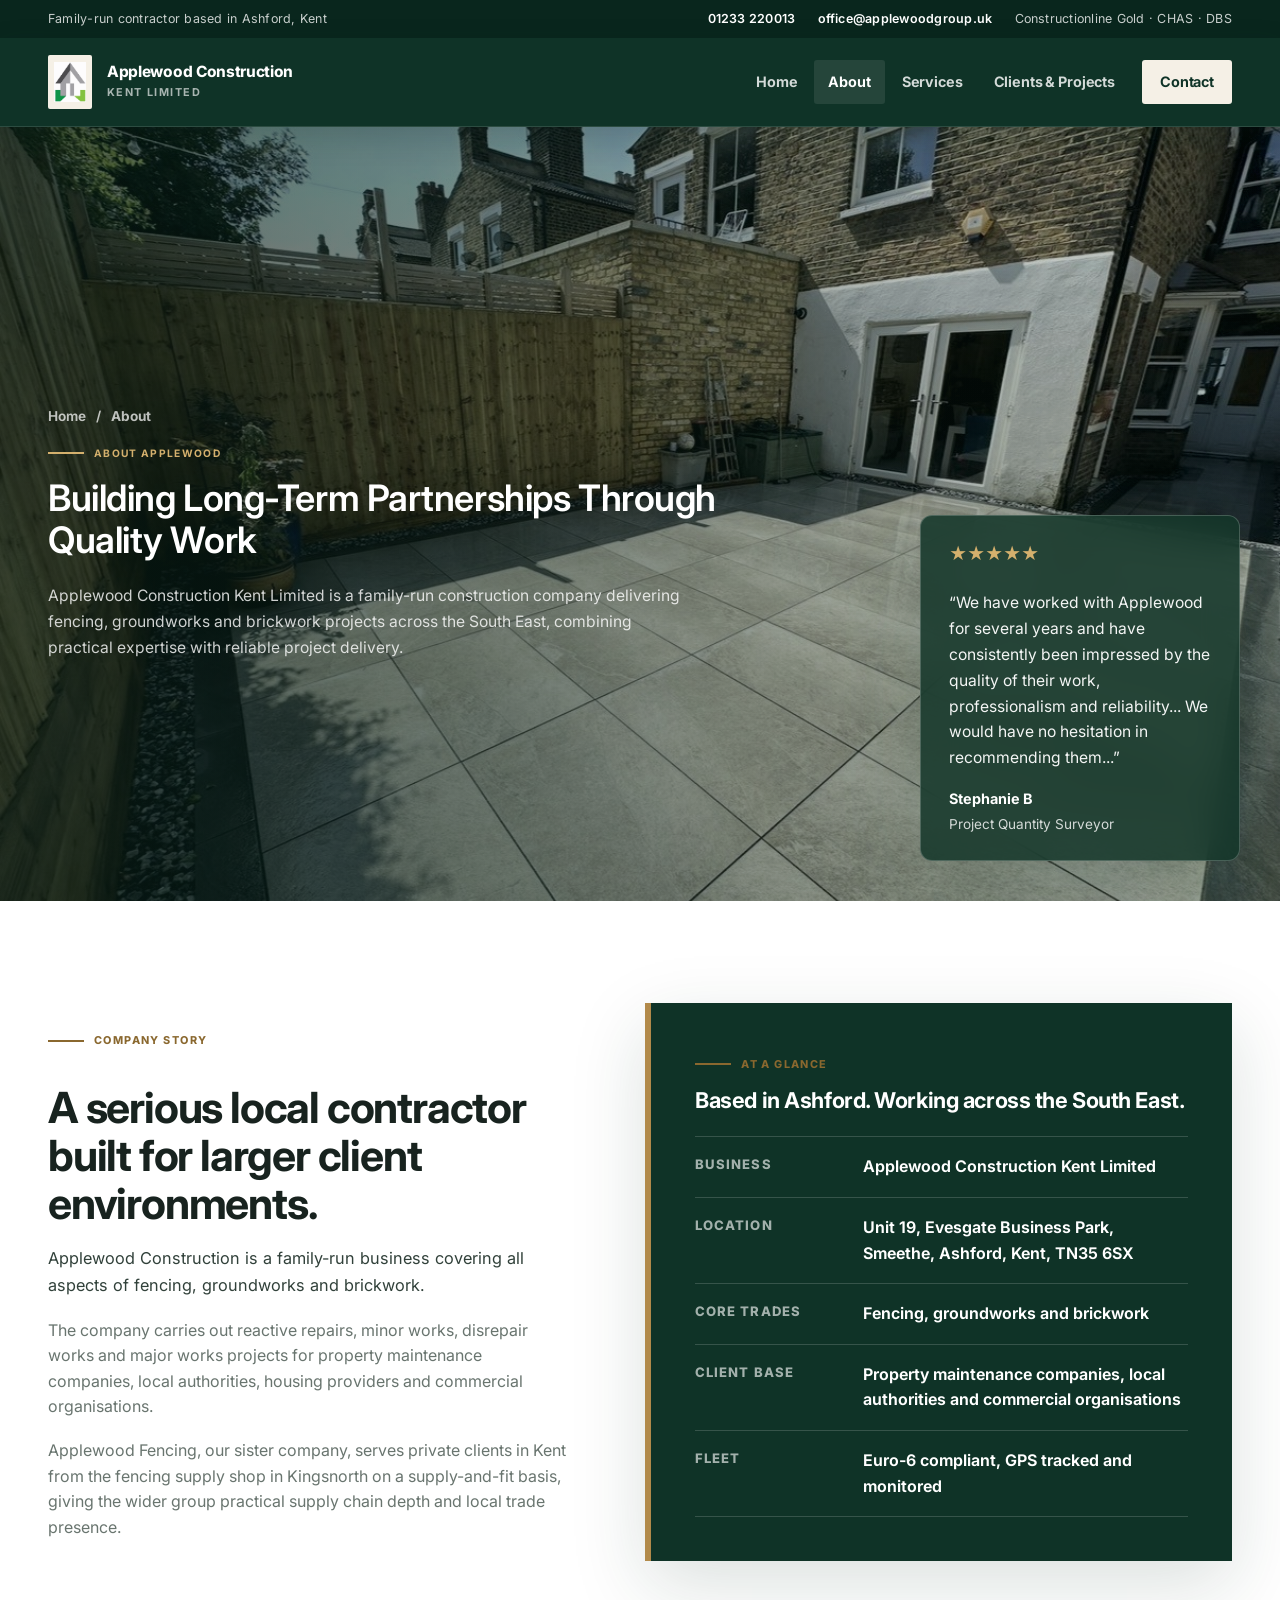
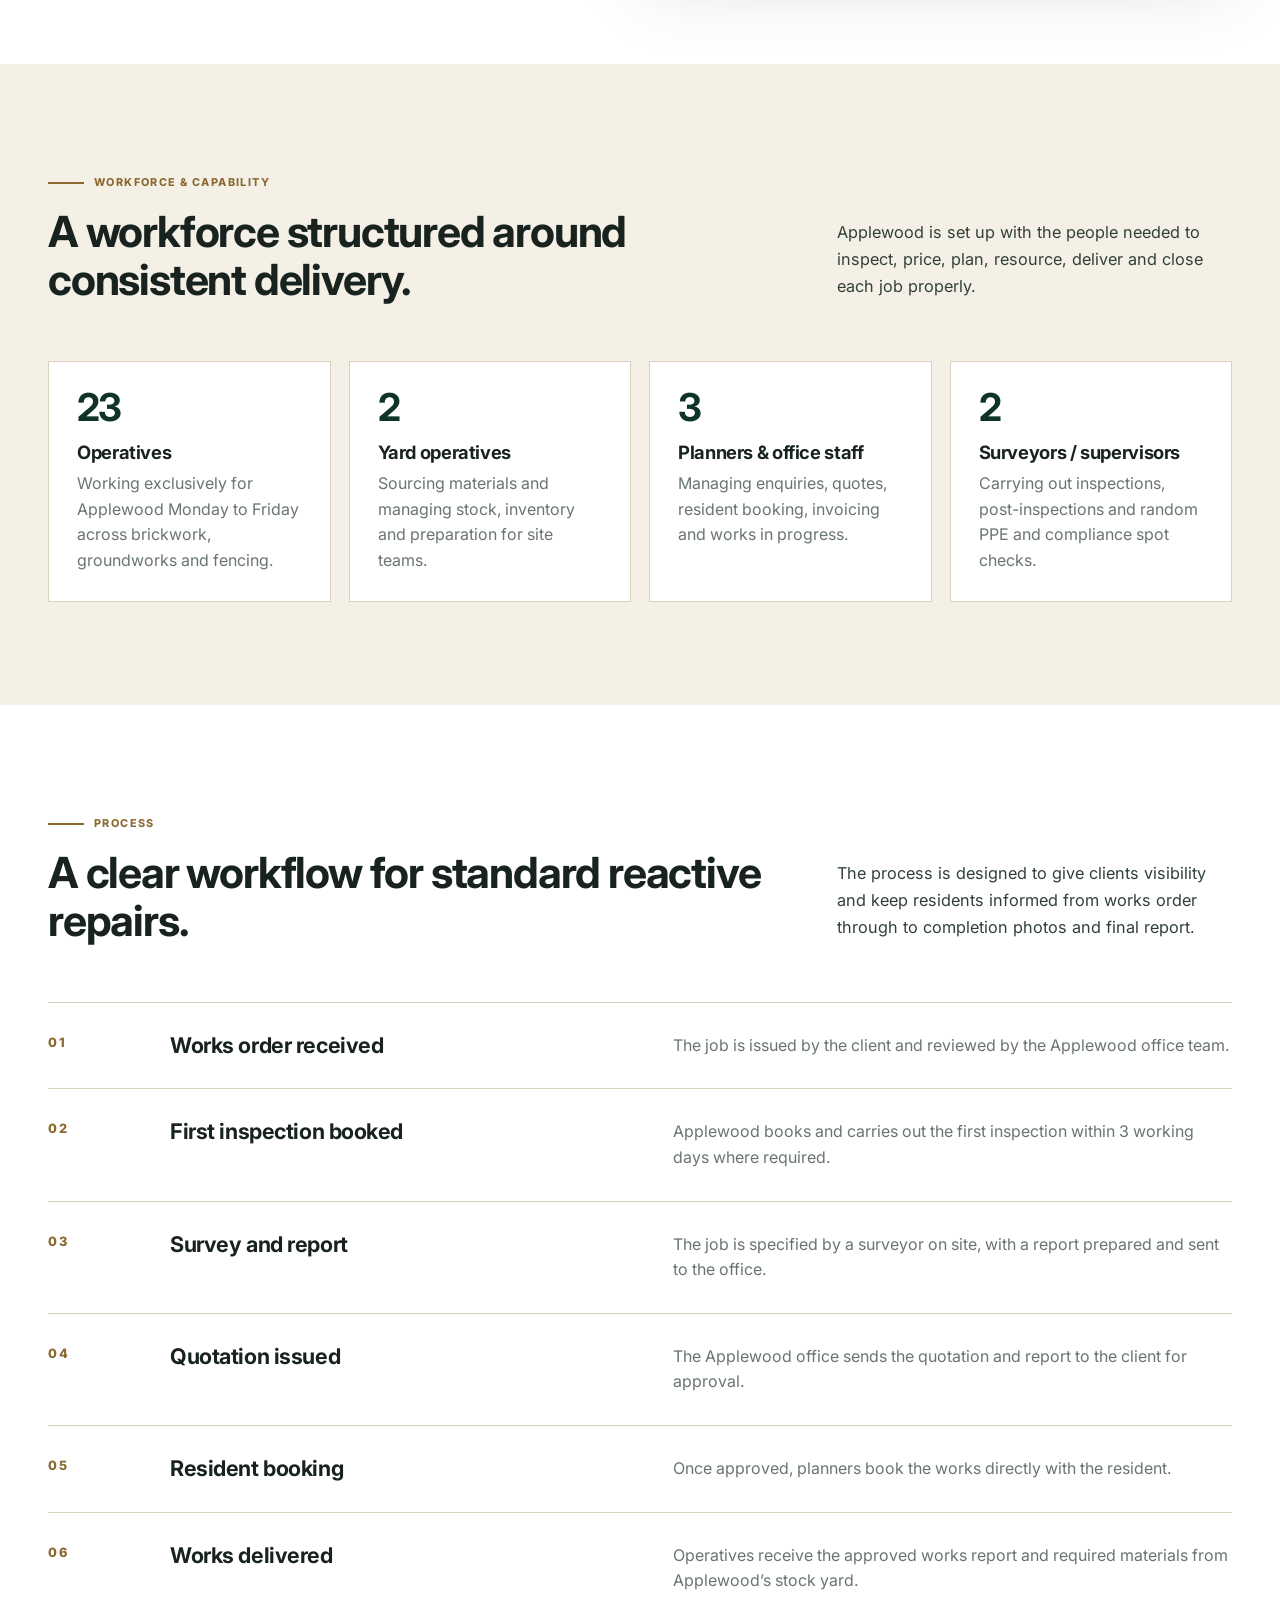
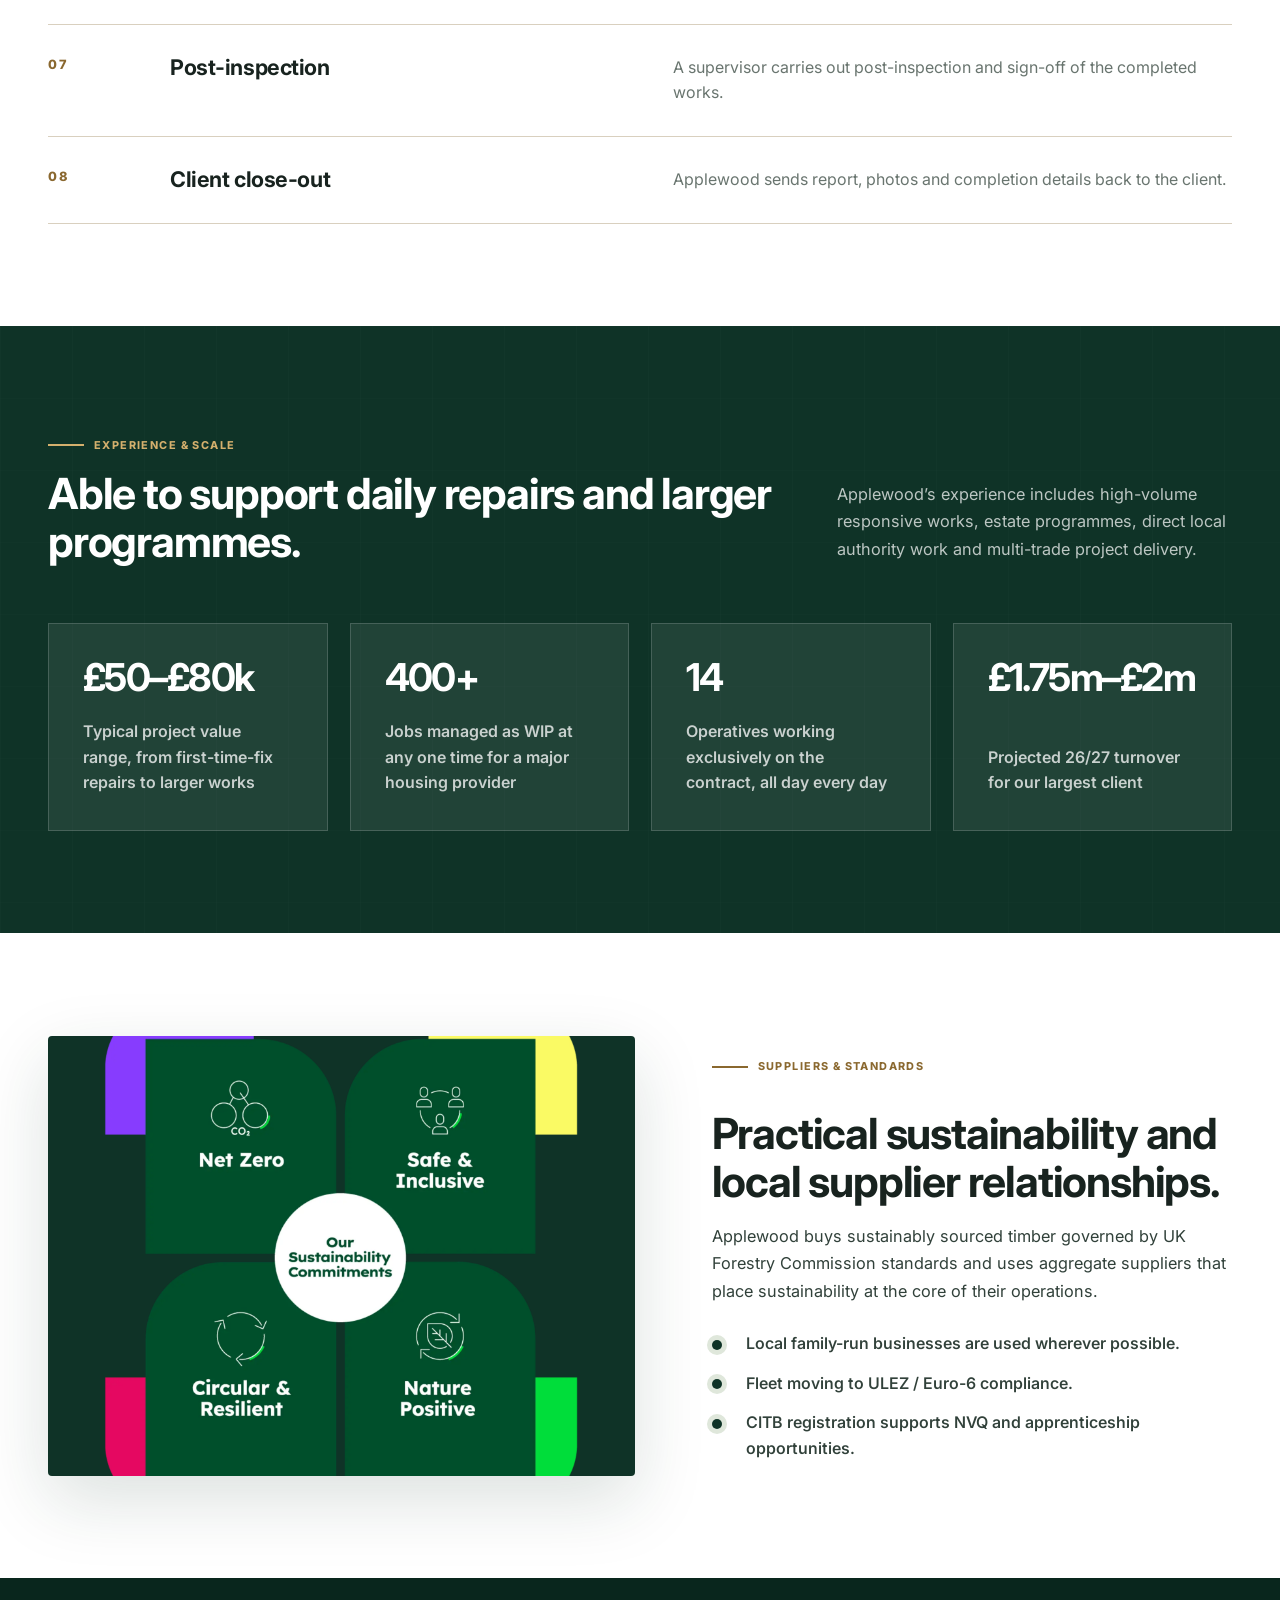
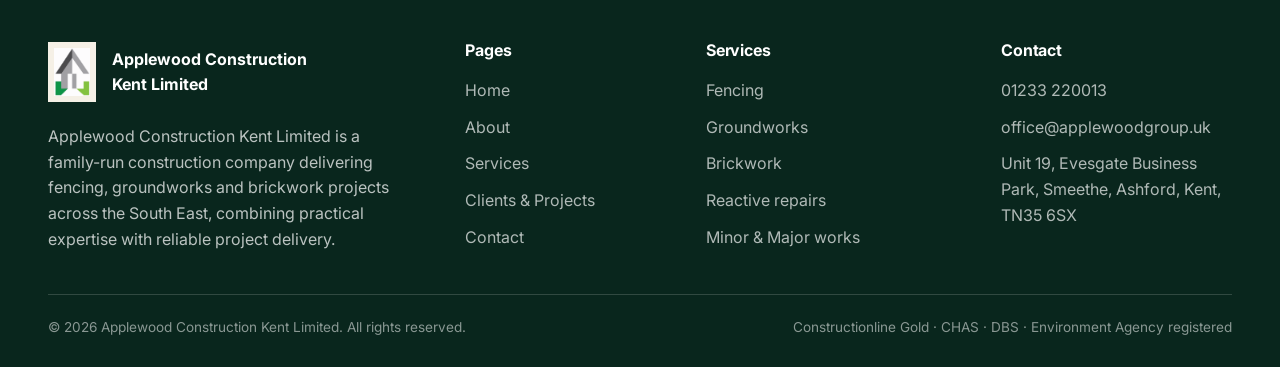
==== about.html @ 616c5f01 "Initial website upload" ====
<!DOCTYPE html>
<html lang="en">
<head>
  <meta charset="UTF-8">
  <meta name="viewport" content="width=device-width, initial-scale=1.0">
  <title>About Applewood Construction Kent Limited</title>
  <meta name="description" content="About Applewood Construction Kent Limited: family-run contractor, workforce, process, capability and scale from Ashford, Kent.">
  <link rel="preconnect" href="https://fonts.googleapis.com">
  <link rel="preconnect" href="https://fonts.gstatic.com" crossorigin>
  <link rel="stylesheet" href="style.css">
</head>
<body data-page="about">
  <a href="#main" class="skip-link">Skip to main content</a>
  <div class="top-strip">
    <div class="container">
      <span>Family-run contractor based in Ashford, Kent</span>
      <div class="top-strip__right">
        <a href="tel:01233220013">01233 220013</a>
        <a href="mailto:office@applewoodgroup.uk">office@applewoodgroup.uk</a>
        <span>Constructionline Gold · CHAS · DBS</span>
      </div>
    </div>
  </div>
  <header class="site-header">
    <div class="container nav-inner">
      <a href="index.html" class="brand" aria-label="Applewood Construction home">
        <img src="images/logo-icon.png" alt="Applewood Construction">
        <span class="brand-copy"><strong>Applewood Construction</strong><small>Kent Limited</small></span>
      </a>
      <nav aria-label="Primary navigation">
        <ul class="nav-links">
          <li><a href="index.html" data-page="home">Home</a></li>
          <li><a href="about.html" data-page="about">About</a></li>
          <li><a href="services.html" data-page="services">Services</a></li>
          <li><a href="clients.html" data-page="clients">Clients &amp; Projects</a></li>
          <li><a href="contact.html" data-page="contact" class="nav-cta">Contact</a></li>
        </ul>
      </nav>
      <button class="nav-toggle" type="button" aria-label="Open menu" aria-controls="mobileOverlay" aria-expanded="false">
        <span></span><span></span><span></span>
      </button>
    </div>
  </header>
  <div class="mobile-overlay" id="mobileOverlay" aria-hidden="true">
    <ul class="mobile-menu">
      <li><a href="index.html">Home</a></li>
      <li><a href="about.html">About</a></li>
      <li><a href="services.html">Services</a></li>
      <li><a href="clients.html">Clients &amp; Projects</a></li>
      <li><a href="contact.html">Contact</a></li>
    </ul>
    <div class="mobile-contact">
      <div>
        <span class="eyebrow">Contract enquiries</span>
        <p>Speak to Applewood about fencing, groundworks, brickwork, reactive repairs or planned works across the South East.</p>
      </div>
      <a href="contact.html" class="btn btn-light">Start an enquiry</a>
    </div>
  </div>

  <main id="main">
    <section class="inner-hero">
      <div class="inner-hero-media"><img src="images/gw-10.jpeg" alt="Applewood Construction landscaping and groundworks"></div>
      <div class="container reveal">
        <div class="breadcrumbs"><a href="index.html">Home</a><span>/</span><strong>About</strong></div>
        <span class="eyebrow">About Applewood</span>
        <h1>Building Long-Term Partnerships Through Quality Work</h1>
        <p>Applewood Construction Kent Limited is a family-run construction company delivering fencing, groundworks and brickwork projects across the South East, combining practical expertise with reliable project delivery.</p>
      </div>
      <!-- Premium floating testimonial card - visible on desktop only -->
      <div class="floating-testimonial">
        <div class="testimonial-float">
          <div class="stars">★★★★★</div>
          <p>“We have worked with Applewood for several years and have consistently been impressed by the quality of their work, professionalism and reliability... We would have no hesitation in recommending them...”</p>
          <cite>Stephanie B <span>Project Quantity Surveyor</span></cite>
        </div>
      </div>
    </section>

    <section class="section section-white">
      <div class="container">
        <div class="split">
          <div class="text-stack reveal">
            <span class="eyebrow">Company story</span>
            <h2>A serious local contractor built for larger client environments.</h2>
            <p class="lead">Applewood Construction is a family-run business covering all aspects of fencing, groundworks and brickwork.</p>
            <p>The company carries out reactive repairs, minor works, disrepair works and major works projects for property maintenance companies, local authorities, housing providers and commercial organisations.</p>
            <p>Applewood Fencing, our sister company, serves private clients in Kent from the fencing supply shop in Kingsnorth on a supply-and-fit basis, giving the wider group practical supply chain depth and local trade presence.</p>
          </div>
          <div class="info-panel reveal delay-2">
            <span class="eyebrow">At a glance</span>
            <h3>Based in Ashford. Working across the South East.</h3>
            <dl class="fact-list">
              <div><dt>Business</dt><dd>Applewood Construction Kent Limited</dd></div>
              <div><dt>Location</dt><dd>Unit 19, Evesgate Business Park, Smeethe, Ashford, Kent, TN35 6SX</dd></div>
              <div><dt>Core trades</dt><dd>Fencing, groundworks and brickwork</dd></div>
              <div><dt>Client base</dt><dd> Property maintenance companies, local authorities and commercial organisations</dd></div>
              <div><dt>Fleet</dt><dd>Euro-6 compliant, GPS tracked and monitored</dd></div>
            </dl>
          </div>
        </div>
      </div>
    </section>

    <section class="section section-cream">
      <div class="container">
        <div class="section-head">
          <div>
            <span class="eyebrow reveal">Workforce &amp; capability</span>
            <h2 class="reveal delay-1">A workforce structured around consistent delivery.</h2>
          </div>
          <p class="lead reveal delay-2">Applewood is set up with the people needed to inspect, price, plan, resource, deliver and close each job properly.</p>
        </div>
        <div class="workforce-grid reveal delay-2">
          <article class="workforce-card"><strong>23</strong><h3>Operatives</h3><p>Working exclusively for Applewood Monday to Friday across brickwork, groundworks and fencing.</p></article>
          <article class="workforce-card"><strong>2</strong><h3>Yard operatives</h3><p>Sourcing materials and managing stock, inventory and preparation for site teams.</p></article>
          <article class="workforce-card"><strong>3</strong><h3>Planners &amp; office staff</h3><p>Managing enquiries, quotes, resident booking, invoicing and works in progress.</p></article>
          <article class="workforce-card"><strong>2</strong><h3>Surveyors / supervisors</h3><p>Carrying out inspections, post-inspections and random PPE and compliance spot checks.</p></article>
        </div>
      </div>
    </section>

    <section class="section section-white">
      <div class="container">
        <div class="section-head">
          <div>
            <span class="eyebrow reveal">Process</span>
            <h2 class="reveal delay-1">A clear workflow for standard reactive repairs.</h2>
          </div>
          <p class="lead reveal delay-2">The process is designed to give clients visibility and keep residents informed from works order through to completion photos and final report.</p>
        </div>
        <div class="process-list reveal delay-2">
          <article class="process-step"><span class="num">01</span><h3>Works order received</h3><p>The job is issued by the client and reviewed by the Applewood office team.</p></article>
          <article class="process-step"><span class="num">02</span><h3>First inspection booked</h3><p>Applewood books and carries out the first inspection within 3 working days where required.</p></article>
          <article class="process-step"><span class="num">03</span><h3>Survey and report</h3><p>The job is specified by a surveyor on site, with a report prepared and sent to the office.</p></article>
          <article class="process-step"><span class="num">04</span><h3>Quotation issued</h3><p>The Applewood office sends the quotation and report to the client for approval.</p></article>
          <article class="process-step"><span class="num">05</span><h3>Resident booking</h3><p>Once approved, planners book the works directly with the resident.</p></article>
          <article class="process-step"><span class="num">06</span><h3>Works delivered</h3><p>Operatives receive the approved works report and required materials from Applewood’s stock yard.</p></article>
          <article class="process-step"><span class="num">07</span><h3>Post-inspection</h3><p>A supervisor carries out post-inspection and sign-off of the completed works.</p></article>
          <article class="process-step"><span class="num">08</span><h3>Client close-out</h3><p>Applewood sends report, photos and completion details back to the client.</p></article>
        </div>
      </div>
    </section>

    <section class="section section-forest">
      <div class="container">
        <div class="section-head">
          <div>
            <span class="eyebrow reveal">Experience &amp; scale</span>
            <h2 class="reveal delay-1">Able to support daily repairs and larger programmes.</h2>
          </div>
          <p class="lead reveal delay-2">Applewood’s experience includes high-volume responsive works, estate programmes, direct local authority work and multi-trade project delivery.</p>
        </div>
        <div class="grid grid-4 reveal delay-2">
          <div class="stat-card"><strong>£50–£80k</strong><span>Typical project value range, from first-time-fix repairs to larger works</span></div>
          <div class="stat-card"><strong>400+</strong><span>Jobs managed as WIP at any one time for a major housing provider</span></div>
          <div class="stat-card"><strong>14</strong><span>Operatives working exclusively on the contract, all day every day</span></div>
          <div class="stat-card"><strong>£1.75m–£2m</strong><span>Projected 26/27 turnover for our largest client</span></div>
        </div>
      </div>
    </section>

    <section class="section section-white">
      <div class="container">
        <div class="split reverse">
          <div class="image-card reveal"><img src="images/sustainability.jpeg" alt="Sustainability framework"><div class="image-caption"><strong>Responsible procurement</strong><span>Local suppliers, sustainably sourced timber and responsible material choices.</span></div></div>
          <div class="text-stack reveal delay-2">
            <span class="eyebrow">Suppliers &amp; standards</span>
            <h2>Practical sustainability and local supplier relationships.</h2>
            <p class="lead">Applewood buys sustainably sourced timber governed by UK Forestry Commission standards and uses aggregate suppliers that place sustainability at the core of their operations.</p>
            <ul class="feature-list">
              <li>Local family-run businesses are used wherever possible.</li>
              <li>Fleet moving to ULEZ / Euro-6 compliance.</li>
              <li>CITB registration supports NVQ and apprenticeship opportunities.</li>
            </ul>
          </div>
        </div>
      </div>
    </section>
  </main>
  <footer class="footer">
    <div class="container">
      <div class="footer-grid">
        <div>
          <div class="footer-brand">
            <img src="images/logo-icon.png" alt="Applewood Construction">
            <div><strong>Applewood Construction<br>Kent Limited</strong></div>
          </div>
          <p>Applewood Construction Kent Limited is a family-run construction company delivering fencing, groundworks and brickwork projects across the South East, combining practical expertise with reliable project delivery.</p>
        </div>
        <div>
          <h3>Pages</h3>
          <ul>
            <li><a href="index.html">Home</a></li>
            <li><a href="about.html">About</a></li>
            <li><a href="services.html">Services</a></li>
            <li><a href="clients.html">Clients &amp; Projects</a></li>
            <li><a href="contact.html">Contact</a></li>
          </ul>
        </div>
        <div>
          <h3>Services</h3>
          <ul>
            <li>Fencing</li>
            <li>Groundworks</li>
            <li>Brickwork</li>
            <li>Reactive repairs</li>
            <li>Minor &amp; Major works</li>
          </ul>
        </div>
        <div>
          <h3>Contact</h3>
          <ul>
    <li><a href="tel:01233220013">01233 220013</a></li>
    <li><a href="mailto:office@applewoodgroup.uk">office@applewoodgroup.uk</a></li>
    <li>Unit 19, Evesgate Business Park, Smeethe, Ashford, Kent, TN35 6SX</li>
</ul>
        </div>
      </div>
      <div class="footer-bottom">
        <span>&copy; 2026 Applewood Construction Kent Limited. All rights reserved.</span>
        <span>Constructionline Gold · CHAS · DBS · Environment Agency registered</span>
      </div>
    </div>
  </footer>
  <script>
    const navToggle = document.querySelector('.nav-toggle');
    const mobileOverlay = document.getElementById('mobileOverlay');
    if (navToggle && mobileOverlay) {
      navToggle.addEventListener('click', () => {
        const isOpen = document.body.classList.toggle('nav-open');
        navToggle.setAttribute('aria-expanded', String(isOpen));
        navToggle.setAttribute('aria-label', isOpen ? 'Close menu' : 'Open menu');
        mobileOverlay.setAttribute('aria-hidden', String(!isOpen));
      });
      mobileOverlay.querySelectorAll('a').forEach(link => {
        link.addEventListener('click', () => {
          document.body.classList.remove('nav-open');
          navToggle.setAttribute('aria-expanded', 'false');
          mobileOverlay.setAttribute('aria-hidden', 'true');
        });
      });
    }
    const current = document.body.dataset.page;
    document.querySelectorAll('[data-page]').forEach(link => {
      if (link.dataset.page === current) link.classList.add('active');
    });
  </script>
</body>
</html>
---- style.css ----
@import url('https://fonts.googleapis.com/css2?family=Inter:wght@400;450;500;600;700;750;800&display=swap');

/* Applewood Construction Kent Limited
   Contractor-led redesign: forest green, off-white, practical and corporate. */

*, *::before, *::after {
  box-sizing: border-box;
  margin: 0;
  padding: 0;
}

:root {
  --forest: #123629;
  --forest-2: #0c2a20;
  --forest-3: #1c4a39;
  --sage: #6f806c;
  --sage-soft: #dfe7db;
  --cream: #f6f2e9;
  --cream-2: #eee7da;
  --cream-3: #e7ddcc;
  --white: #ffffff;
  --ink: #1b2520;
  --ink-2: #34423b;
  --muted: #69756f;
  --line: #d9d0bf;
  --line-dark: rgba(255,255,255,.16);
  --brass: #b28a4a;
  --brass-2: #8a682f;
  --shadow-sm: 0 10px 30px rgba(18,54,41,.10);
  --shadow: 0 24px 70px rgba(18,54,41,.15);
  --shadow-lg: 0 40px 110px rgba(18,54,41,.24);
  --radius-sm: 4px;
  --radius: 8px;
  --radius-lg: 14px;
  --max: 1220px;
  --gutter: clamp(20px, 4vw, 48px);
  --nav-h: 88px;
  --ease: cubic-bezier(.22,1,.36,1);
}

html { scroll-behavior: smooth; }

body {
  font-family: 'Inter', system-ui, -apple-system, BlinkMacSystemFont, 'Segoe UI', sans-serif;
  background: var(--cream);
  color: var(--ink);
  line-height: 1.6;
  -webkit-font-smoothing: antialiased;
  text-rendering: optimizeLegibility;
  overflow-x: hidden;
}

body.nav-open { overflow: hidden; }

img, svg, picture { display: block; max-width: 100%; }
img { height: auto; }
a { color: inherit; text-decoration: none; }
button, input, textarea, select { font: inherit; }
button { cursor: pointer; }
::selection { background: var(--forest); color: var(--white); }

.container {
  width: min(100% - (var(--gutter) * 2), var(--max));
  margin-inline: auto;
}

.skip-link {
  position: absolute;
  top: -100px;
  left: var(--gutter);
  z-index: 9999;
  background: var(--forest);
  color: var(--white);
  padding: 12px 16px;
}
.skip-link:focus { top: 12px; }

/* Header */
.top-strip {
  background: var(--forest-2);
  color: rgba(255,255,255,.78);
  font-size: .78rem;
  letter-spacing: .02em;
}
.top-strip .container {
  min-height: 38px;
  display: flex;
  justify-content: space-between;
  align-items: center;
  gap: 20px;
}
.top-strip a { color: var(--white); font-weight: 600; }
.top-strip__right { display: flex; gap: 22px; align-items: center; }

.site-header {
  position: sticky;
  top: 0;
  z-index: 1000;
  background: var(--forest);
  color: var(--white);
  border-bottom: 1px solid rgba(255,255,255,.12);
  box-shadow: 0 10px 28px rgba(12,42,32,.18);
}

.nav-inner {
  min-height: var(--nav-h);
  display: flex;
  align-items: center;
  justify-content: space-between;
  gap: 30px;
}

.brand {
  display: flex;
  align-items: center;
  gap: 15px;
  min-width: 260px;
}
.brand img {
  width: 44px;
  height: 54px;
  object-fit: contain;
  background: var(--cream);
  padding: 6px;
  border-radius: 2px;
}
.brand-copy { display: block; }
.brand strong {
  display: block;
  font-size: .97rem;
  line-height: 1.1;
  font-weight: 750;
  letter-spacing: -.02em;
}
.brand small {
  display: block;
  margin-top: 4px;
  font-size: .68rem;
  letter-spacing: .13em;
  text-transform: uppercase;
  color: rgba(255,255,255,.64);
  font-weight: 700;
}

.nav-links {
  list-style: none;
  display: flex;
  align-items: center;
  gap: 3px;
}
.nav-links a {
  display: inline-flex;
  align-items: center;
  min-height: 44px;
  padding: 0 14px;
  border-radius: 3px;
  color: rgba(255,255,255,.82);
  font-size: .9rem;
  font-weight: 650;
  letter-spacing: -.01em;
  transition: background .25s var(--ease), color .25s var(--ease);
}
.nav-links a:hover,
.nav-links a.active {
  background: rgba(255,255,255,.09);
  color: var(--white);
}
.nav-links .nav-cta {
  background: var(--cream);
  color: var(--forest);
  margin-left: 10px;
  padding-inline: 18px;
}
.nav-links .nav-cta:hover { background: var(--white); color: var(--forest-2); }

.nav-toggle {
  display: none;
  width: 48px;
  height: 48px;
  border: 1px solid rgba(255,255,255,.20);
  background: rgba(255,255,255,.08);
  border-radius: 3px;
  position: relative;
}
.nav-toggle span {
  position: absolute;
  left: 13px;
  right: 13px;
  height: 2px;
  background: var(--white);
  transition: transform .35s var(--ease), opacity .25s var(--ease), top .35s var(--ease);
}
.nav-toggle span:nth-child(1) { top: 15px; }
.nav-toggle span:nth-child(2) { top: 23px; }
.nav-toggle span:nth-child(3) { top: 31px; }
body.nav-open .nav-toggle span:nth-child(1) { top: 23px; transform: rotate(45deg); }
body.nav-open .nav-toggle span:nth-child(2) { opacity: 0; }
body.nav-open .nav-toggle span:nth-child(3) { top: 23px; transform: rotate(-45deg); }

.mobile-overlay {
  position: fixed;
  inset: 0;
  z-index: 900;
  background: var(--forest-2);
  color: var(--white);
  transform: translateY(-100%);
  transition: transform .55s var(--ease);
  padding: calc(var(--nav-h) + 70px) var(--gutter) 42px;
  overflow-y: auto;
}
body.nav-open .mobile-overlay { transform: translateY(0); }
.mobile-overlay::after {
  content: "";
  position: absolute;
  right: -18vw;
  bottom: -24vw;
  width: 58vw;
  aspect-ratio: 1;
  border-radius: 999px;
  border: 1px solid rgba(255,255,255,.08);
  pointer-events: none;
}
.mobile-menu {
  width: min(100%, 760px);
  margin: 0 auto;
  list-style: none;
}
.mobile-menu a {
  display: flex;
  justify-content: space-between;
  align-items: center;
  border-top: 1px solid rgba(255,255,255,.13);
  padding: 22px 0;
  font-size: clamp(2rem, 10vw, 4.6rem);
  line-height: .98;
  letter-spacing: -.055em;
  font-weight: 760;
}
.mobile-menu li:last-child a { border-bottom: 1px solid rgba(255,255,255,.13); }
.mobile-menu a::after { content: "↗"; font-size: .32em; opacity: .55; }
.mobile-contact {
  width: min(100%, 760px);
  margin: 34px auto 0;
  display: grid;
  grid-template-columns: 1fr auto;
  gap: 20px;
  align-items: end;
  padding: 26px;
  background: rgba(255,255,255,.07);
  border: 1px solid rgba(255,255,255,.13);
}
.mobile-contact p { color: rgba(255,255,255,.70); max-width: 520px; }

/* Typography */
.eyebrow {
  display: inline-flex;
  align-items: center;
  gap: 10px;
  font-size: .72rem;
  text-transform: uppercase;
  letter-spacing: .16em;
  font-weight: 800;
  color: var(--brass-2);
  margin-bottom: 15px;
}
.eyebrow::before {
  content: "";
  width: 36px;
  height: 2px;
  background: currentColor;
}
.hero .eyebrow,
.inner-hero .eyebrow,
.section-forest .eyebrow,
.footer .eyebrow { color: #d4b06d; }

h1, h2, h3, h4 {
  font-family: 'Inter', system-ui, sans-serif;
  font-weight: 760;
  letter-spacing: -.04em;
  line-height: 1.06;
  color: inherit;
}
h1 { font-size: clamp(2.85rem, 6.8vw, 6.2rem); max-width: 1050px; }
h2 { font-size: clamp(2rem, 4.2vw, 4.2rem); max-width: 950px; }
h3 { font-size: clamp(1.28rem, 2.1vw, 2rem); letter-spacing: -.03em; }
h4 { font-size: 1rem; letter-spacing: -.015em; font-weight: 750; }
p { color: var(--muted); }
.lead {
  color: var(--ink-2);
  font-size: clamp(1.08rem, 1.35vw, 1.28rem);
  line-height: 1.72;
  max-width: 760px;
}
.section-forest p,
.section-forest .lead,
.footer p { color: rgba(255,255,255,.72); }

/* Buttons */
.btn {
  display: inline-flex;
  align-items: center;
  justify-content: center;
  gap: 10px;
  min-height: 48px;
  padding: 0 20px;
  border-radius: 3px;
  border: 1px solid transparent;
  font-size: .92rem;
  font-weight: 750;
  letter-spacing: -.01em;
  transition: transform .25s var(--ease), background .25s var(--ease), color .25s var(--ease), border-color .25s var(--ease);
}
.btn:hover { transform: translateY(-2px); }
.btn-primary { background: var(--forest); color: var(--white); }
.btn-primary:hover { background: var(--forest-2); }
.btn-light { background: var(--cream); color: var(--forest); }
.btn-light:hover { background: var(--white); }
.btn-outline { border-color: rgba(255,255,255,.36); color: var(--white); }
.btn-outline:hover { background: rgba(255,255,255,.1); border-color: rgba(255,255,255,.65); }
.btn-outline-dark { border-color: rgba(18,54,41,.24); color: var(--forest); }
.btn-outline-dark:hover { background: var(--forest); border-color: var(--forest); color: var(--white); }
.btn-row { display: flex; flex-wrap: wrap; gap: 12px; margin-top: 28px; }

/* Layout basics */
.section { position: relative; padding: clamp(70px, 8vw, 118px) 0; }
.section-tight { padding: clamp(50px, 6vw, 80px) 0; }
.section-white { background: var(--white); }
.section-cream { background: var(--cream); }
.section-stone { background: var(--cream-2); }
.section-forest { background: var(--forest); color: var(--white); overflow: hidden; }
.section-forest::before {
  content: "";
  position: absolute;
  inset: 0;
  background:
    linear-gradient(90deg, rgba(255,255,255,.05) 1px, transparent 1px),
    linear-gradient(180deg, rgba(255,255,255,.04) 1px, transparent 1px);
  background-size: 72px 72px;
  opacity: .28;
  pointer-events: none;
}
.section-head {
  display: grid;
  grid-template-columns: minmax(0, 1.1fr) minmax(280px, .6fr);
  gap: clamp(28px, 5vw, 80px);
  align-items: end;
  margin-bottom: clamp(32px, 5vw, 58px);
}
.section-head .lead { margin-bottom: 2px; }
.split {
  display: grid;
  grid-template-columns: minmax(0, .94fr) minmax(0, 1.06fr);
  gap: clamp(34px, 6vw, 86px);
  align-items: center;
}
.split.reverse { grid-template-columns: minmax(0, 1.06fr) minmax(0, .94fr); }
.text-stack > * + * { margin-top: 18px; }
.grid { display: grid; gap: 22px; }
.grid-2 { grid-template-columns: repeat(2, minmax(0, 1fr)); }
.grid-3 { grid-template-columns: repeat(3, minmax(0, 1fr)); }
.grid-4 { grid-template-columns: repeat(4, minmax(0, 1fr)); }

@media (max-width: 900px) {
  .grid-4 {
    grid-template-columns: repeat(2, 1fr) !important;
    gap: 16px !important;
  }
}

/* Heroes */
.hero {
  position: relative;
  min-height: clamp(640px, calc(100vh - 126px), 860px);
  color: var(--white);
  display: flex;
  align-items: stretch;
  overflow: hidden;
  background: var(--forest-2);
}
.hero-media,
.inner-hero-media {
  position: absolute;
  inset: 0;
  z-index: 0;
}
.hero-media img,
.inner-hero-media img {
  width: 100%;
  height: 100%;
  object-fit: cover;
  filter: saturate(.9) contrast(1.02);
}
.hero-media::after,
.inner-hero-media::after {
  content: "";
  position: absolute;
  inset: 0;
  background:
    linear-gradient(90deg, rgba(8,29,22,.94) 0%, rgba(8,29,22,.78) 38%, rgba(8,29,22,.34) 70%, rgba(8,29,22,.20) 100%),
    linear-gradient(180deg, rgba(8,29,22,.28) 0%, rgba(8,29,22,.68) 100%);
}
.hero .container {
  position: relative;
  z-index: 1;
  display: flex;
  flex-direction: column;
  justify-content: center;
  padding: clamp(70px, 8vw, 124px) 0 clamp(34px, 5vw, 70px);
}
.hero-content { max-width: 960px; }
.hero p {
  max-width: 720px;
  margin-top: 24px;
  font-size: clamp(1.08rem, 1.5vw, 1.32rem);
  line-height: 1.72;
  color: rgba(255,255,255,.80);
}
.hero-credentials {
  position: relative;
  z-index: 1;
  margin-top: auto;
  display: grid;
  grid-template-columns: repeat(4, 1fr);
  border-top: 1px solid rgba(255,255,255,.18);
  border-left: 1px solid rgba(255,255,255,.18);
  background: rgba(12,42,32,.58);
  backdrop-filter: blur(12px);
}
.hero-credentials div {
  padding: 24px;
  border-right: 1px solid rgba(255,255,255,.18);
  min-height: 112px;
}
.hero-credentials strong {
  display: block;
  font-size: clamp(1.55rem, 3vw, 2.6rem);
  line-height: 1;
  letter-spacing: -.045em;
  color: var(--white);
  margin-bottom: 8px;
}
.hero-credentials span { color: rgba(255,255,255,.72); font-size: .9rem; }

.inner-hero {
  position: relative;
  min-height: 470px;
  color: var(--white);
  display: flex;
  align-items: end;
  overflow: hidden;
  background: var(--forest-2);
}
.inner-hero .container {
  position: relative;
  z-index: 1;
  padding: clamp(72px, 9vw, 128px) 0 clamp(58px, 7vw, 86px);
}
.inner-hero h1 { max-width: 930px; }
.inner-hero p {
  margin-top: 22px;
  max-width: 760px;
  color: rgba(255,255,255,.80);
  font-size: clamp(1.04rem, 1.35vw, 1.24rem);
  line-height: 1.72;
}
.breadcrumbs {
  display: flex;
  gap: 10px;
  align-items: center;
  margin-bottom: 18px;
  color: rgba(255,255,255,.72);
  font-size: .85rem;
  font-weight: 650;
}
.breadcrumbs a:hover { color: var(--white); }

/* Cards */
.card {
  background: var(--white);
  border: 1px solid rgba(18,54,41,.10);
  box-shadow: var(--shadow-sm);
  border-radius: var(--radius-sm);
  overflow: hidden;
}
.card-pad { padding: clamp(24px, 3vw, 36px); }
.image-card {
  position: relative;
  overflow: hidden;
  border-radius: var(--radius-sm);
  background: var(--forest);
  box-shadow: var(--shadow);
}
.image-card img {
  width: 100%;
  height: 100%;
  min-height: 420px;
  object-fit: cover;
}
.image-card.small img { min-height: 320px; }
.image-caption {
  position: absolute;
  left: 18px;
  bottom: 18px;
  right: 18px;
  background: rgba(12,42,32,.86);
  color: var(--white);
  padding: 18px;
  border-left: 4px solid var(--brass);
  backdrop-filter: blur(8px);
}
.image-caption strong { display: block; font-size: 1.1rem; margin-bottom: 4px; }
.image-caption span { color: rgba(255,255,255,.72); font-size: .88rem; }

.stat-card {
  background: var(--white);
  border: 1px solid rgba(18,54,41,.12);
  padding: clamp(24px, 3vw, 34px);
  min-height: 176px;
  display: flex;
  flex-direction: column;
  justify-content: space-between;
}
.stat-card strong {
  display: block;
  color: var(--forest);
  font-size: clamp(2.3rem, 4.5vw, 4.3rem);
  letter-spacing: -.07em;
  line-height: .88;
  font-weight: 780;
}
.stat-card span { color: var(--ink-2); font-weight: 650; margin-top: 22px; display: block; }
.section-forest .stat-card { background: rgba(255,255,255,.08); border-color: rgba(255,255,255,.16); }
.section-forest .stat-card strong { color: var(--white); }
.section-forest .stat-card span { color: rgba(255,255,255,.76); }

.service-tile {
  background: var(--white);
  border: 1px solid rgba(18,54,41,.11);
  transition: transform .28s var(--ease), box-shadow .28s var(--ease), border-color .28s var(--ease);
}
.service-tile:hover {
  transform: translateY(-5px);
  box-shadow: var(--shadow);
  border-color: rgba(18,54,41,.22);
}
.service-tile__media { overflow: hidden; aspect-ratio: 4/3; background: var(--cream-2); }
.service-tile__media img { width: 100%; height: 100%; object-fit: cover; transition: transform .65s var(--ease); }
.service-tile:hover img { transform: scale(1.045); }
.service-tile__body { padding: 26px; }
.service-tile__body h3 { margin-bottom: 10px; }
.service-tile__body p { margin-bottom: 20px; }
.text-link {
  display: inline-flex;
  align-items: center;
  gap: 8px;
  color: var(--forest);
  font-weight: 760;
  font-size: .9rem;
}
.text-link::after { content: "→"; transition: transform .25s var(--ease); }
.text-link:hover::after { transform: translateX(4px); }

.feature-list { list-style: none; display: grid; gap: 14px; margin-top: 26px; }
.feature-list li {
  display: grid;
  grid-template-columns: 22px 1fr;
  gap: 12px;
  color: var(--ink-2);
  font-weight: 560;
}
.feature-list li::before {
  content: "";
  width: 10px;
  height: 10px;
  margin-top: .55em;
  border-radius: 999px;
  background: var(--forest);
  box-shadow: 0 0 0 5px var(--sage-soft);
}
.section-forest .feature-list li { color: rgba(255,255,255,.78); }
.section-forest .feature-list li::before { background: var(--brass); box-shadow: 0 0 0 5px rgba(212,176,109,.18); }

.info-panel {
  background: var(--forest);
  color: var(--white);
  padding: clamp(28px, 4vw, 44px);
  border-left: 6px solid var(--brass);
  box-shadow: var(--shadow);
}
.info-panel p { color: rgba(255,255,255,.76); }
.fact-list { display: grid; gap: 0; margin-top: 24px; border-top: 1px solid var(--line-dark); }
.fact-list div {
  display: grid;
  grid-template-columns: 150px 1fr;
  gap: 18px;
  padding: 17px 0;
  border-bottom: 1px solid var(--line-dark);
}
.fact-list dt { color: rgba(255,255,255,.62); font-size: .82rem; text-transform: uppercase; letter-spacing: .08em; font-weight: 780; }
.fact-list dd { color: var(--white); font-weight: 650; }

.pill-row { display: flex; flex-wrap: wrap; gap: 8px; margin-top: 22px; }
.pill {
  display: inline-flex;
  align-items: center;
  min-height: 34px;
  padding: 0 12px;
  border-radius: 999px;
  background: var(--cream-2);
  color: var(--forest);
  border: 1px solid var(--line);
  font-size: .82rem;
  font-weight: 700;
}
.section-forest .pill { background: rgba(255,255,255,.08); color: var(--white); border-color: rgba(255,255,255,.15); }

/* Home */
.client-strip {
  background: var(--white);
  border-bottom: 1px solid var(--line);
  padding: 26px 0;
}
.client-strip .container {
  display: grid;
  grid-template-columns: 220px 1fr;
  gap: 34px;
  align-items: center;
}
.client-strip p { font-weight: 720; color: var(--forest); font-size: .9rem; }
.logo-row {
  display: grid;
  grid-template-columns: repeat(6, 1fr);
  gap: 18px;
  align-items: center;
}

@media (max-width: 900px) {
  .logo-row,
  .logo-showcase,
  .accreditation-band__logos {
    grid-template-columns: repeat(2, 1fr) !important;
    gap: 14px !important;
  }
  
  .logo-box {
    min-height: 90px !important;
    padding: 12px !important;
  }
  
  .logo-box img {
    max-height: 48px !important;
    max-width: 100% !important;
  }
}
.logo-box {
  min-height: 82px;
  display: flex;
  align-items: center;
  justify-content: center;
  background: var(--cream);
  border: 1px solid rgba(18,54,41,.09);
  padding: 16px 20px;
}
.logo-box img { max-height: 52px; max-width: 148px; object-fit: contain; }

.ksp-grid {
  display: grid;
  grid-template-columns: repeat(5, 1fr);
  border-top: 1px solid var(--line);
  border-left: 1px solid var(--line);
}
.ksp-item {
  background: var(--white);
  min-height: 220px;
  padding: 28px;
  border-right: 1px solid var(--line);
  border-bottom: 1px solid var(--line);
}
.ksp-item span {
  display: block;
  color: var(--brass-2);
  font-weight: 800;
  letter-spacing: .08em;
  font-size: .72rem;
  text-transform: uppercase;
  margin-bottom: 20px;
}
.ksp-item h3 { font-size: 1.2rem; margin-bottom: 10px; }
.ksp-item p { font-size: .92rem; }

.accreditation-band {
  background: var(--white);
  border: 1px solid var(--line);
  display: grid;
  grid-template-columns: 280px 1fr;
  align-items: center;
}
.accreditation-band__text { padding: 30px; border-right: 1px solid var(--line); }
.accreditation-band__logos {
  display: grid;
  grid-template-columns: repeat(6, 1fr);
  gap: 0;
}
.accreditation-band__logos div {
  min-height: 126px;
  display: flex;
  align-items: center;
  justify-content: center;
  padding: 18px;
  border-right: 1px solid var(--line);
}
.accreditation-band__logos div:last-child { border-right: 0; }
.accreditation-band__logos img { max-height: 70px; max-width: 130px; object-fit: contain; }

/* About/process */
.workforce-grid {
  display: grid;
  grid-template-columns: repeat(4, 1fr);
  gap: 18px;
}

@media (max-width: 900px) {
  .workforce-grid {
    grid-template-columns: repeat(2, 1fr) !important;
    gap: 16px !important;
  }
  
  .workforce-card {
    min-height: auto !important;
  }
}
.workforce-card {
  background: var(--white);
  border: 1px solid var(--line);
  padding: 28px;
}
.workforce-card strong {
  display: block;
  color: var(--forest);
  font-size: clamp(2.1rem, 4vw, 3.6rem);
  line-height: .9;
  letter-spacing: -.06em;
  margin-bottom: 18px;
}
.workforce-card h3 { font-size: 1.15rem; margin-bottom: 8px; }

.process-list {
  display: grid;
  border-top: 1px solid var(--line);
}
.process-step {
  display: grid;
  grid-template-columns: 94px .85fr 1fr;
  gap: 28px;
  align-items: start;
  padding: 30px 0;
  border-bottom: 1px solid var(--line);
}
.process-step .num {
  color: var(--brass-2);
  font-size: .8rem;
  font-weight: 800;
  letter-spacing: .12em;
}
.process-step h3 { font-size: 1.35rem; }
.process-step p { max-width: 620px; }

/* Services */
.service-block {
  display: grid;
  grid-template-columns: minmax(280px, 42%) 1fr;
  gap: clamp(28px, 5vw, 72px);
  align-items: center;
  padding: clamp(38px, 5vw, 64px) 0;
  border-bottom: 1px solid var(--line);
}
.service-block:last-child { border-bottom: 0; }
.service-block:nth-child(even) { grid-template-columns: 1fr minmax(280px, 42%); }
.service-block:nth-child(even) .service-media { order: 2; }
.service-media {
  aspect-ratio: 4/3;
  overflow: hidden;
  background: var(--cream-2);
  box-shadow: var(--shadow-sm);
}
.service-media img { width: 100%; height: 100%; object-fit: cover; }
.service-copy .lead { margin-top: 15px; }
.scope-grid {
  display: grid;
  grid-template-columns: repeat(3, 1fr);
  gap: 18px;
}
.scope-card {
  background: var(--white);
  border: 1px solid var(--line);
  padding: 28px;
  min-height: 210px;
}
.scope-card h3 { font-size: 1.22rem; margin-bottom: 12px; }

/* Clients */
.logo-showcase {
  display: grid;
  grid-template-columns: repeat(4, 1fr);
  gap: 16px;
}
.logo-showcase .logo-box { 
  min-height: 154px; 
  background: var(--white); 
  display: flex;
  align-items: center;
  justify-content: center;
  padding: 16px;
  border: 1px solid var(--line);
}
.logo-showcase .logo-box img { 
  max-height: 82px; 
  max-width: 190px; 
  width: auto;
}

@media (max-width: 900px) {
  .logo-showcase { 
    grid-template-columns: repeat(2, 1fr); 
    gap: 14px; 
  }
  .logo-showcase .logo-box { 
    min-height: 120px; 
    padding: 12px;
  }
  .logo-showcase .logo-box img { 
    max-height: 58px; 
    max-width: 140px; 
  }
}

@media (max-width: 640px) {
  .logo-showcase .logo-box { 
    min-height: 110px; 
  }
  .logo-showcase .logo-box img { 
    max-height: 48px; 
    max-width: 120px; 
  }
}
.project-case {
  display: grid;
  grid-template-columns: 48% 1fr;
  gap: 0;
  background: var(--white);
  border: 1px solid var(--line);
  margin-bottom: 24px;
}
.project-case__media { min-height: 430px; overflow: hidden; }
.project-case__media img { width: 100%; height: 100%; object-fit: cover; }
.project-case__content { padding: clamp(30px, 4vw, 50px); }
.project-case__meta {
  display: grid;
  grid-template-columns: repeat(2, 1fr);
  gap: 12px;
  margin-top: 28px;
}
.project-case__meta div {
  border-top: 1px solid var(--line);
  padding-top: 14px;
}
.project-case__meta span {
  display: block;
  font-size: .72rem;
  letter-spacing: .1em;
  text-transform: uppercase;
  color: var(--muted);
  font-weight: 800;
  margin-bottom: 4px;
}
.project-case__meta strong { color: var(--forest); }
.testimonial-grid { display: grid; grid-template-columns: repeat(2, 1fr); gap: 22px; }
.testimonial {
  background: var(--white);
  border: 1px solid var(--line);
  padding: clamp(28px, 4vw, 42px);
  display: flex;
  flex-direction: column;
  gap: 24px;
}
.testimonial blockquote {
  font-size: clamp(1.1rem, 1.55vw, 1.35rem);
  line-height: 1.65;
  letter-spacing: -.02em;
  color: var(--ink);
}
.testimonial cite { font-style: normal; color: var(--forest); font-weight: 760; }
.testimonial span { display: block; color: var(--muted); font-size: .92rem; font-weight: 500; margin-top: 3px; }

/* Contact */
.contact-layout {
  display: grid;
  grid-template-columns: minmax(280px, .75fr) minmax(0, 1.25fr);
  gap: clamp(30px, 5vw, 72px);
  align-items: start;
}
.contact-card {
  background: var(--forest);
  color: var(--white);
  padding: clamp(28px, 4vw, 42px);
  position: sticky;
  top: calc(var(--nav-h) + 42px);
}
.contact-card p { color: rgba(255,255,255,.72); }
.contact-methods { display: grid; gap: 18px; margin-top: 28px; }
.contact-method {
  border-top: 1px solid var(--line-dark);
  padding-top: 17px;
}
.contact-method span {
  display: block;
  color: rgba(255,255,255,.62);
  text-transform: uppercase;
  letter-spacing: .12em;
  font-size: .72rem;
  font-weight: 800;
  margin-bottom: 6px;
}
.contact-method a, .contact-method strong { color: var(--white); font-size: 1.15rem; font-weight: 760; }
.enquiry-panel {
  background: var(--white);
  border: 1px solid var(--line);
  padding: clamp(30px, 4vw, 50px);
}
.enquiry-grid { display: grid; grid-template-columns: 1fr 1fr; gap: 16px; margin-top: 30px; }
.field { display: grid; gap: 8px; }
.field.full { grid-column: 1 / -1; }
.field label { font-weight: 730; font-size: .88rem; color: var(--ink); }
.field input,
.field textarea,
.field select {
  width: 100%;
  border: 1px solid var(--line);
  background: var(--cream);
  min-height: 50px;
  padding: 12px 14px;
  border-radius: 3px;
  color: var(--ink);
  outline: none;
  transition: border-color .2s var(--ease), box-shadow .2s var(--ease), background .2s var(--ease);
}
.field textarea { min-height: 142px; resize: vertical; }
.field input:focus,
.field textarea:focus,
.field select:focus {
  border-color: var(--forest);
  background: var(--white);
  box-shadow: 0 0 0 4px rgba(18,54,41,.10);
}
.coverage-card {
  background: var(--white);
  border: 1px solid var(--line);
  overflow: hidden;
}
.coverage-card img { width: 100%; max-height: 520px; object-fit: cover; }
.coverage-card__body { padding: 26px; }

/* CTA & footer */
.cta-panel {
  position: relative;
  overflow: hidden;
  background: var(--forest);
  color: var(--white);
  min-height: 430px;
  display: grid;
  align-items: end;
}
.cta-panel img {
  position: absolute;
  inset: 0;
  width: 100%;
  height: 100%;
  object-fit: cover;
  opacity: .34;
}
.cta-panel::after {
  content: "";
  position: absolute;
  inset: 0;
  background: linear-gradient(90deg, rgba(12,42,32,.94), rgba(12,42,32,.66) 60%, rgba(12,42,32,.35));
}
.cta-panel__content {
  position: relative;
  z-index: 1;
  padding: clamp(34px, 6vw, 64px);
  max-width: 760px;
}
.cta-panel__content p { color: rgba(255,255,255,.76); margin-top: 18px; font-size: 1.08rem; }

.footer {
  background: var(--forest-2);
  color: var(--white);
  padding: 64px 0 28px;
}
.footer-grid {
  display: grid;
  grid-template-columns: 1.3fr .65fr .85fr .85fr;
  gap: clamp(26px, 5vw, 70px);
  margin-bottom: 42px;
}
.footer-brand { display: flex; gap: 16px; align-items: center; margin-bottom: 22px; }
.footer-brand img { width: 48px; height: 60px; background: var(--cream); padding: 6px; }
.footer h3 { font-size: 1rem; letter-spacing: -.01em; margin-bottom: 18px; }
.footer ul { list-style: none; display: grid; gap: 11px; }
.footer li, .footer a { color: rgba(255,255,255,.68); }
.footer a:hover { color: var(--white); }
.footer-bottom {
  border-top: 1px solid var(--line-dark);
  padding-top: 22px;
  display: flex;
  justify-content: space-between;
  gap: 20px;
  color: rgba(255,255,255,.52);
  font-size: .85rem;
}

/* Reveal */
.reveal { opacity: 0; transform: translateY(20px); animation: revealUp .8s var(--ease) forwards; }
.delay-1 { animation-delay: .08s; }
.delay-2 { animation-delay: .16s; }
.delay-3 { animation-delay: .24s; }
@keyframes revealUp { to { opacity: 1; transform: translateY(0); } }

@media (prefers-reduced-motion: reduce) {
  *, *::before, *::after { scroll-behavior: auto !important; animation-duration: .001ms !important; animation-iteration-count: 1 !important; transition-duration: .001ms !important; }
}

@media (max-width: 1100px) {
  .nav-links { display: none; }
  .nav-toggle { display: block; }
  .top-strip__right span:last-child { display: none; }
  .grid-4, .ksp-grid, .workforce-grid { grid-template-columns: repeat(2, 1fr); }
  .logo-row { grid-template-columns: repeat(3, 1fr); }
  .accreditation-band { grid-template-columns: 1fr; }
  .accreditation-band__text { border-right: 0; border-bottom: 1px solid var(--line); }
  .accreditation-band__logos { grid-template-columns: repeat(3, 1fr); }
  .client-strip .container { grid-template-columns: 1fr; }
  .footer-grid { grid-template-columns: 1fr 1fr; }
}

@media (max-width: 900px) {
  :root { --nav-h: 76px; }
  .top-strip { display: none; }
  .brand { min-width: 0; }
  .brand img { width: 38px; height: 48px; }
  .brand strong { font-size: .9rem; }
  .brand small { font-size: .62rem; }
  .hero { min-height: 720px; }
  .hero-media::after,
  .inner-hero-media::after {
    background: linear-gradient(180deg, rgba(8,29,22,.84) 0%, rgba(8,29,22,.74) 58%, rgba(8,29,22,.90) 100%);
  }
  .hero-credentials { grid-template-columns: repeat(2, 1fr); }
  .section-head,
  .split,
  .split.reverse,
  .service-block,
  .service-block:nth-child(even),
  .project-case,
  .contact-layout { grid-template-columns: 1fr; }
  .service-block:nth-child(even) .service-media { order: 0; }
  .grid-2, .grid-3, .scope-grid, .testimonial-grid, .logo-showcase { grid-template-columns: 1fr; }
  .process-step { grid-template-columns: 1fr; gap: 10px; }
  .contact-card { position: relative; top: 0; }
  .mobile-contact { grid-template-columns: 1fr; }
}

@media (max-width: 640px) {
  .container { width: min(100% - 36px, var(--max)); }
  .section { padding: 62px 0; }
  h1 { font-size: clamp(2.55rem, 14vw, 4.2rem); }
  h2 { font-size: clamp(2rem, 11vw, 3.1rem); }
  .hero-credentials { grid-template-columns: 1fr; }
  .hero-credentials div { min-height: auto; padding: 20px; }
  .logo-row, .accreditation-band__logos, .grid-4, .ksp-grid, .workforce-grid { grid-template-columns: repeat(3, 1fr); gap: 12px; }
  .client-strip p { font-size: .82rem; }
  .fact-list div { grid-template-columns: 1fr; gap: 4px; }
  .project-case__meta { grid-template-columns: 1fr; }
  .enquiry-grid { grid-template-columns: 1fr; }
  .footer-grid { grid-template-columns: 1fr; }
  .footer-bottom { flex-direction: column; }
  .btn { width: 100%; }
  .logo-box img { max-height: 42px; max-width: 110px; }
}

/* Refinement: quieter contractor-led tone, less promotional scale, clearer work examples. */
:root {
  --forest: #0f3327;
  --forest-2: #09261d;
  --cream: #f5f0e6;
  --cream-2: #ebe3d5;
  --ink: #18231f;
  --ink-2: #31413a;
}

body {
  letter-spacing: 0;
}

h1, h2, h3, h4 {
  font-weight: 700;
  letter-spacing: -.028em;
  line-height: 1.12;
}

h1 {
  font-size: clamp(2.45rem, 5.25vw, 4.95rem);
  max-width: 980px;
}

h2 {
  font-size: clamp(1.85rem, 3.35vw, 3.25rem);
  max-width: 860px;
}

h3 {
  font-size: clamp(1.2rem, 1.7vw, 1.65rem);
  letter-spacing: -.02em;
  font-weight: 690;
}

.lead {
  font-size: clamp(1.02rem, 1.15vw, 1.16rem);
  line-height: 1.68;
}

.hero p,
.inner-hero p {
  font-size: clamp(1.02rem, 1.18vw, 1.16rem);
  line-height: 1.7;
}

.eyebrow {
  font-weight: 760;
  letter-spacing: .13em;
  font-size: .68rem;
}

.btn,
.nav-links a,
.text-link {
  font-weight: 680;
}

.hero {
  min-height: clamp(590px, calc(100vh - 126px), 780px);
}

.inner-hero {
  min-height: 420px;
}

.hero-content {
  max-width: 900px;
}

.stat-card strong {
  font-size: clamp(1.65rem, 3vw, 2.85rem);
  letter-spacing: -.04em;
  font-weight: 700;
  line-height: 1.02;
}

.stat-card span {
  font-weight: 590;
}

/* Fix white text appearing inside the key selling point cards on forest sections. */
.section-forest .ksp-item {
  background: var(--cream);
  color: var(--ink);
}
.section-forest .ksp-item h3 {
  color: var(--ink);
  font-size: 1.08rem;
  line-height: 1.35;
  font-weight: 680;
}
.section-forest .ksp-item p {
  color: var(--muted);
  font-size: .9rem;
  line-height: 1.58;
}
.section-forest .ksp-item span {
  color: var(--brass-2);
}

.ksp-item {
  min-height: 205px;
  padding: 26px 24px;
}

.image-caption {
  display: none;
}

.project-case__content h2 {
  font-size: clamp(1.9rem, 3.2vw, 3rem);
  line-height: 1.14;
}

.project-case__content .lead {
  font-size: clamp(1rem, 1.12vw, 1.14rem);
}

.project-case__meta strong {
  font-size: .95rem;
  line-height: 1.35;
  font-weight: 700;
}

.industry-grid {
  align-items: stretch;
}

.industry-card {
  min-height: 220px;
  padding: clamp(24px, 2.5vw, 34px);
  background: rgba(255,255,255,.075);
  border: 1px solid rgba(255,255,255,.16);
  display: flex;
  flex-direction: column;
  justify-content: space-between;
}

.industry-card h3 {
  color: var(--white);
  font-size: clamp(1.55rem, 2.5vw, 2.25rem);
  line-height: 1.08;
  letter-spacing: -.035em;
  font-weight: 700;
  overflow-wrap: anywhere;
}

.industry-card p {
  color: rgba(255,255,255,.74);
  font-weight: 560;
  line-height: 1.55;
  margin-top: 24px;
}

.workforce-card strong {
  font-size: clamp(1.85rem, 3vw, 2.9rem);
  font-weight: 700;
}

.mobile-menu a {
  font-weight: 700;
  letter-spacing: -.04em;
}

@media (max-width: 1020px) {
  h1 { font-size: clamp(2.35rem, 8vw, 4rem); }
  h2 { font-size: clamp(1.75rem, 5.8vw, 3rem); }
  .ksp-grid { grid-template-columns: repeat(2, 1fr); }
  .industry-card { min-height: 180px; }
}

@media (max-width: 640px) {
  h1 { font-size: clamp(2.1rem, 10vw, 3.1rem); }
  h2 { font-size: clamp(1.65rem, 8vw, 2.55rem); }
  .ksp-grid { grid-template-columns: 1fr; }
  .industry-card h3 { font-size: 1.65rem; }
}

/* Services page: restore four-image work examples per service */
.service-block--gallery,
.service-block--gallery:nth-child(even) {
  grid-template-columns: minmax(0, 0.95fr) minmax(0, 1fr);
  align-items: center;
}

.service-block--gallery:nth-child(even) .service-media,
.service-block--gallery:nth-child(even) .service-gallery {
  order: 0;
}

.service-gallery {
  display: grid;
  grid-template-columns: repeat(2, minmax(0, 1fr));
  gap: 10px;
}

.service-gallery figure {
  margin: 0;
  aspect-ratio: 4 / 3;
  overflow: hidden;
  background: var(--cream-2);
  box-shadow: var(--shadow-sm);
}

.service-gallery img {
  width: 100%;
  height: 100%;
  object-fit: cover;
  display: block;
  transition: transform .65s var(--ease), filter .65s var(--ease);
}

.service-gallery figure:hover img {
  transform: scale(1.035);
  filter: contrast(1.03) saturate(1.02);
}

@media (max-width: 900px) {
  .service-block--gallery,
  .service-block--gallery:nth-child(even) {
    grid-template-columns: 1fr;
  }
}

@media (max-width: 520px) {
  .service-gallery {
    gap: 8px;
  }

  .service-gallery figure {
    aspect-ratio: 1 / 0.82;
  }
}
/* FINAL OVERRIDE — calmer contractor hero + mobile menu sizing */

/* Desktop hero typography */
.hero-content,
.inner-hero-content {
  max-width: 740px !important;
}

.hero h1,
.inner-hero h1 {
  font-size: clamp(2.05rem, 3.15vw, 3.45rem) !important;
  font-weight: 600 !important;
  line-height: 1.16 !important;
  letter-spacing: -0.012em !important;
  max-width: 760px !important;
}

.inner-hero h1 {
  font-size: clamp(1.95rem, 2.85vw, 3.15rem) !important;
  max-width: 720px !important;
}

.hero p,
.inner-hero p {
  font-size: clamp(0.98rem, 0.95vw, 1.08rem) !important;
  line-height: 1.65 !important;
  font-weight: 400 !important;
  max-width: 640px !important;
}

.hero .eyebrow,
.inner-hero .eyebrow {
  font-size: 0.64rem !important;
  letter-spacing: 0.13em !important;
  font-weight: 700 !important;
}

/* Make hero feel less overpowering */
.hero {
  min-height: 620px !important;
}

.inner-hero {
  min-height: 460px !important;
}

/* Softer image overlay */
.hero-media::after,
.inner-hero-media::after {
  background:
    linear-gradient(
      90deg,
      rgba(8, 29, 22, 0.64) 0%,
      rgba(8, 29, 22, 0.44) 42%,
      rgba(8, 29, 22, 0.20) 72%,
      rgba(8, 29, 22, 0.10) 100%
    ),
    linear-gradient(
      180deg,
      rgba(8, 29, 22, 0.08) 0%,
      rgba(8, 29, 22, 0.28) 100%
    ) !important;
}

/* Mobile hero text */
@media (max-width: 640px) {
  .hero {
    min-height: 600px !important;
  }

  .inner-hero {
    min-height: 390px !important;
  }

  .hero .container {
    padding: 56px 0 32px !important;
  }

  .inner-hero .container {
    padding: 54px 0 42px !important;
  }

  .hero-content,
  .inner-hero-content {
    max-width: 100% !important;
  }

  .hero h1,
  .inner-hero h1 {
    font-size: clamp(1.65rem, 6.7vw, 2.15rem) !important;
    line-height: 1.19 !important;
    font-weight: 600 !important;
    letter-spacing: -0.01em !important;
    max-width: 100% !important;
  }

  .hero p,
  .inner-hero p {
    font-size: 0.92rem !important;
    line-height: 1.55 !important;
    margin-top: 14px !important;
    max-width: 100% !important;
  }

  .hero .eyebrow,
  .inner-hero .eyebrow {
    font-size: 0.58rem !important;
    letter-spacing: 0.12em !important;
    margin-bottom: 16px !important;
  }

  .hero-actions {
    margin-top: 22px !important;
    gap: 10px !important;
  }

  .hero .btn {
    min-height: 46px !important;
    font-size: 0.88rem !important;
  }

  .hero-credentials {
    margin-top: 22px !important;
  }

  .hero-credentials div {
    padding: 15px 17px !important;
  }

  .hero-credentials strong {
    font-size: 1.6rem !important;
    font-weight: 600 !important;
  }

  .hero-credentials span {
    font-size: 0.8rem !important;
    line-height: 1.4 !important;
  }

  /* Mobile menu sizing */
  .mobile-menu a {
    font-size: clamp(1.28rem, 5.8vw, 1.7rem) !important;
    line-height: 1.16 !important;
    letter-spacing: -0.018em !important;
    font-weight: 600 !important;
    padding: 15px 0 !important;
  }

  .mobile-overlay {
    padding: calc(var(--nav-h) + 34px) var(--gutter) 30px !important;
  }

  .mobile-contact {
    margin-top: 22px !important;
    padding: 18px !important;
  }

  .mobile-contact p {
    font-size: 0.92rem !important;
    line-height: 1.5 !important;
  }
}

/* Clients page premium testimonial slider */
.testimonial-slider {
  position: relative;
}

.testimonial-slider__top {
  display: flex;
  justify-content: space-between;
  align-items: center;
  gap: 18px;
  margin-bottom: 18px;
}

.testimonial-slider__count {
  display: inline-flex;
  align-items: baseline;
  gap: 6px;
  color: var(--forest);
  font-size: 0.85rem;
  font-weight: 760;
  letter-spacing: 0.08em;
}

.testimonial-slider__count span:nth-child(2),
.testimonial-slider__count span:nth-child(3) {
  color: var(--muted);
}

.testimonial-slider__controls {
  display: flex;
  align-items: center;
  gap: 10px;
}

.testimonial-slider__button {
  width: 44px;
  height: 44px;
  border-radius: 999px;
  border: 1px solid var(--line);
  background: var(--white);
  color: var(--forest);
  display: inline-flex;
  align-items: center;
  justify-content: center;
  font-size: 1.05rem;
  font-weight: 700;
  transition: background .25s var(--ease), color .25s var(--ease), border-color .25s var(--ease), transform .25s var(--ease);
}

.testimonial-slider__button:hover,
.testimonial-slider__button:focus-visible {
  background: var(--forest);
  color: var(--white);
  border-color: var(--forest);
  transform: translateY(-1px);
  outline: none;
}

.testimonial-slider__viewport {
  overflow: hidden;
}

.testimonial-slider__track {
  display: flex;
  gap: 22px;
  will-change: transform;
}

.testimonial-slide {
  flex: 0 0 calc((100% - 44px) / 3);
  min-height: 395px;
  background: var(--white);
  border: 1px solid var(--line);
  padding: clamp(24px, 3vw, 34px);
  display: flex;
  flex-direction: column;
  justify-content: space-between;
  gap: 24px;
}

.testimonial-slide blockquote {
  font-size: clamp(0.94rem, 1vw, 1.04rem);
  line-height: 1.58;
  letter-spacing: -0.012em;
  color: var(--ink);
}

.testimonial-slide cite {
  font-style: normal;
  color: var(--forest);
  font-weight: 740;
  font-size: 0.92rem;
}

.testimonial-slide cite span {
  display: block;
  color: var(--muted);
  font-size: 0.84rem;
  font-weight: 500;
  margin-top: 3px;
}

.testimonial-slide::before {
  content: "“";
  display: block;
  color: var(--brass-2);
  font-size: 2.6rem;
  line-height: 0.75;
  font-weight: 600;
  margin-bottom: -8px;
}

/* Legacy testimonial grid retained as fallback but no longer used on the clients page */
.testimonial-grid {
  display: grid;
  grid-template-columns: repeat(2, 1fr);
  gap: 22px;
}

@media (max-width: 860px) {
  .testimonial-slider__top {
    align-items: flex-end;
  }

  .testimonial-slide {
    flex-basis: 100%;
    min-height: 390px;
  }
}

@media (max-width: 520px) {
  .testimonial-slider__top {
    margin-bottom: 14px;
  }

  .testimonial-slider__button {
    width: 40px;
    height: 40px;
  }

  .testimonial-slide {
    padding: 24px;
    min-height: 430px;
  }

  .testimonial-slide blockquote {
    font-size: 0.92rem;
    line-height: 1.55;
  }
}
/* Premium floating testimonial for About page hero - desktop only */
.floating-testimonial {
  position: absolute;
  bottom: 40px;
  right: 40px;
  z-index: 10;
  display: none;
}

.testimonial-float {
  background: rgba(18, 54, 41, 0.85);
  backdrop-filter: blur(16px);
  border: 1px solid rgba(255,255,255,0.2);
  border-radius: 12px;
  padding: 24px 28px;
  max-width: 320px;
  box-shadow: var(--shadow-lg);
  color: var(--white);
}

.testimonial-float .stars {
  color: #d4b06d;
  font-size: 1.1rem;
  margin-bottom: 12px;
}

.testimonial-float p {
  font-size: 0.95rem;
  line-height: 1.55;
  margin-bottom: 16px;
  color: rgba(255,255,255,0.95);
}

.testimonial-float cite {
  font-style: normal;
  font-weight: 700;
  font-size: 0.9rem;
  color: var(--white);
  display: block;
}

.testimonial-float cite span {
  display: block;
  font-weight: 400;
  opacity: 0.8;
  font-size: 0.85rem;
  margin-top: 4px;
}

@media (min-width: 1024px) {
  .floating-testimonial {
    display: block;
  }
}

/* Hero capability strip for Services - Premium Elite Style */
.hero-capability-strip {
  position: absolute;
  bottom: 55px;
  left: 50%;
  transform: translateX(-50%);
  display: none;
  background: rgba(15, 51, 39, 0.92);
  backdrop-filter: blur(20px);
  border: 1px solid rgba(212, 176, 109, 0.3);
  border-radius: 50px;
  padding: 16px 40px;
  z-index: 5;
  gap: 12px;
  flex-wrap: wrap;
  justify-content: center;
  max-width: 88%;
  box-shadow: 0 20px 60px rgba(18,54,41,0.4);
}

.hero-capability-strip .pill {
  background: rgba(255,255,255,0.12);
  color: #fff;
  border: 1px solid rgba(212, 176, 109, 0.4);
  padding: 10px 26px;
  font-size: 0.86rem;
  font-weight: 700;
  letter-spacing: 0.02em;
  white-space: nowrap;
  border-radius: 999px;
  transition: all .25s cubic-bezier(0.23,1,0.32,1);
  box-shadow: 0 2px 8px rgba(0,0,0,0.1);
}

.hero-capability-strip .pill:hover {
  background: rgba(255,255,255,0.22);
  border-color: #d4b06d;
  transform: translateY(-2px) scale(1.02);
  box-shadow: 0 8px 20px rgba(0,0,0,0.15);
}

@media (min-width: 1024px) {
  .hero-capability-strip {
    display: flex;
  }
}

.clients-strip {
  bottom: 50px;
}

.contact-strip {
  bottom: 45px;
  gap: 10px;
}
.floating-testimonial {
  position: absolute;
  bottom: 40px;
  right: 40px;
  z-index: 10;
  display: none;
}

.testimonial-float {
  background: rgba(18, 54, 41, 0.85);
  backdrop-filter: blur(16px);
  border: 1px solid rgba(255,255,255,0.2);
  border-radius: 12px;
  padding: 24px 28px;
  max-width: 320px;
  box-shadow: var(--shadow-lg);
  color: var(--white);
}

.testimonial-float .stars {
  color: #d4b06d;
  font-size: 1.1rem;
  margin-bottom: 12px;
}

.testimonial-float p {
  font-size: 0.95rem;
  line-height: 1.55;
  margin-bottom: 16px;
  color: rgba(255,255,255,0.95);
}

.testimonial-float cite {
  font-style: normal;
  font-weight: 700;
  font-size: 0.9rem;
  color: var(--white);
  display: block;
}

.testimonial-float cite span {
  display: block;
  font-weight: 400;
  opacity: 0.8;
  font-size: 0.85rem;
  margin-top: 4px;
}

@media (min-width: 1024px) {
  .floating-testimonial {
    display: block;
  }
}

/* Make inner page heroes full-size like the homepage hero */
.inner-hero {
  min-height: clamp(620px, calc(100vh - 126px), 860px) !important;
  display: flex !important;
  align-items: stretch !important;
}

.inner-hero .container {
  display: flex !important;
  flex-direction: column !important;
  justify-content: center !important;
  padding: clamp(70px, 8vw, 124px) 0 clamp(34px, 5vw, 70px) !important;
}

/* Keep the inner hero text slightly calmer than the homepage */
.inner-hero h1 {
  max-width: 760px !important;
}

.inner-hero p {
  max-width: 640px !important;
}

/* Mobile version */
@media (max-width: 640px) {
  .inner-hero {
    min-height: 600px !important;
  }

  .inner-hero .container {
    padding: 56px 0 32px !important;
    justify-content: center !important;
  }
}

.testimonial-showcase{background:#f7f4ed}
.elite-testimonials{
display:grid;
grid-template-columns:repeat(3,minmax(0,1fr));
gap:24px;
overflow-x:auto;
scroll-snap-type:x mandatory;
padding-bottom:8px;
}
.elite-card{
background:#fff;
border:1px solid #ddd;
border-radius:18px;
padding:28px;
box-shadow:0 10px 30px rgba(0,0,0,.08);
scroll-snap-align:start;
min-width:280px;
}
.elite-card .stars{font-size:1.1rem;margin-bottom:14px}
.elite-card p{margin-bottom:18px}
.elite-card span{display:block;opacity:.7;font-size:.9rem}
@media (max-width: 768px){
 .elite-testimonials{
   display:flex;
   gap:16px;
 }
 .elite-card{
   flex:0 0 85%;
 }
}
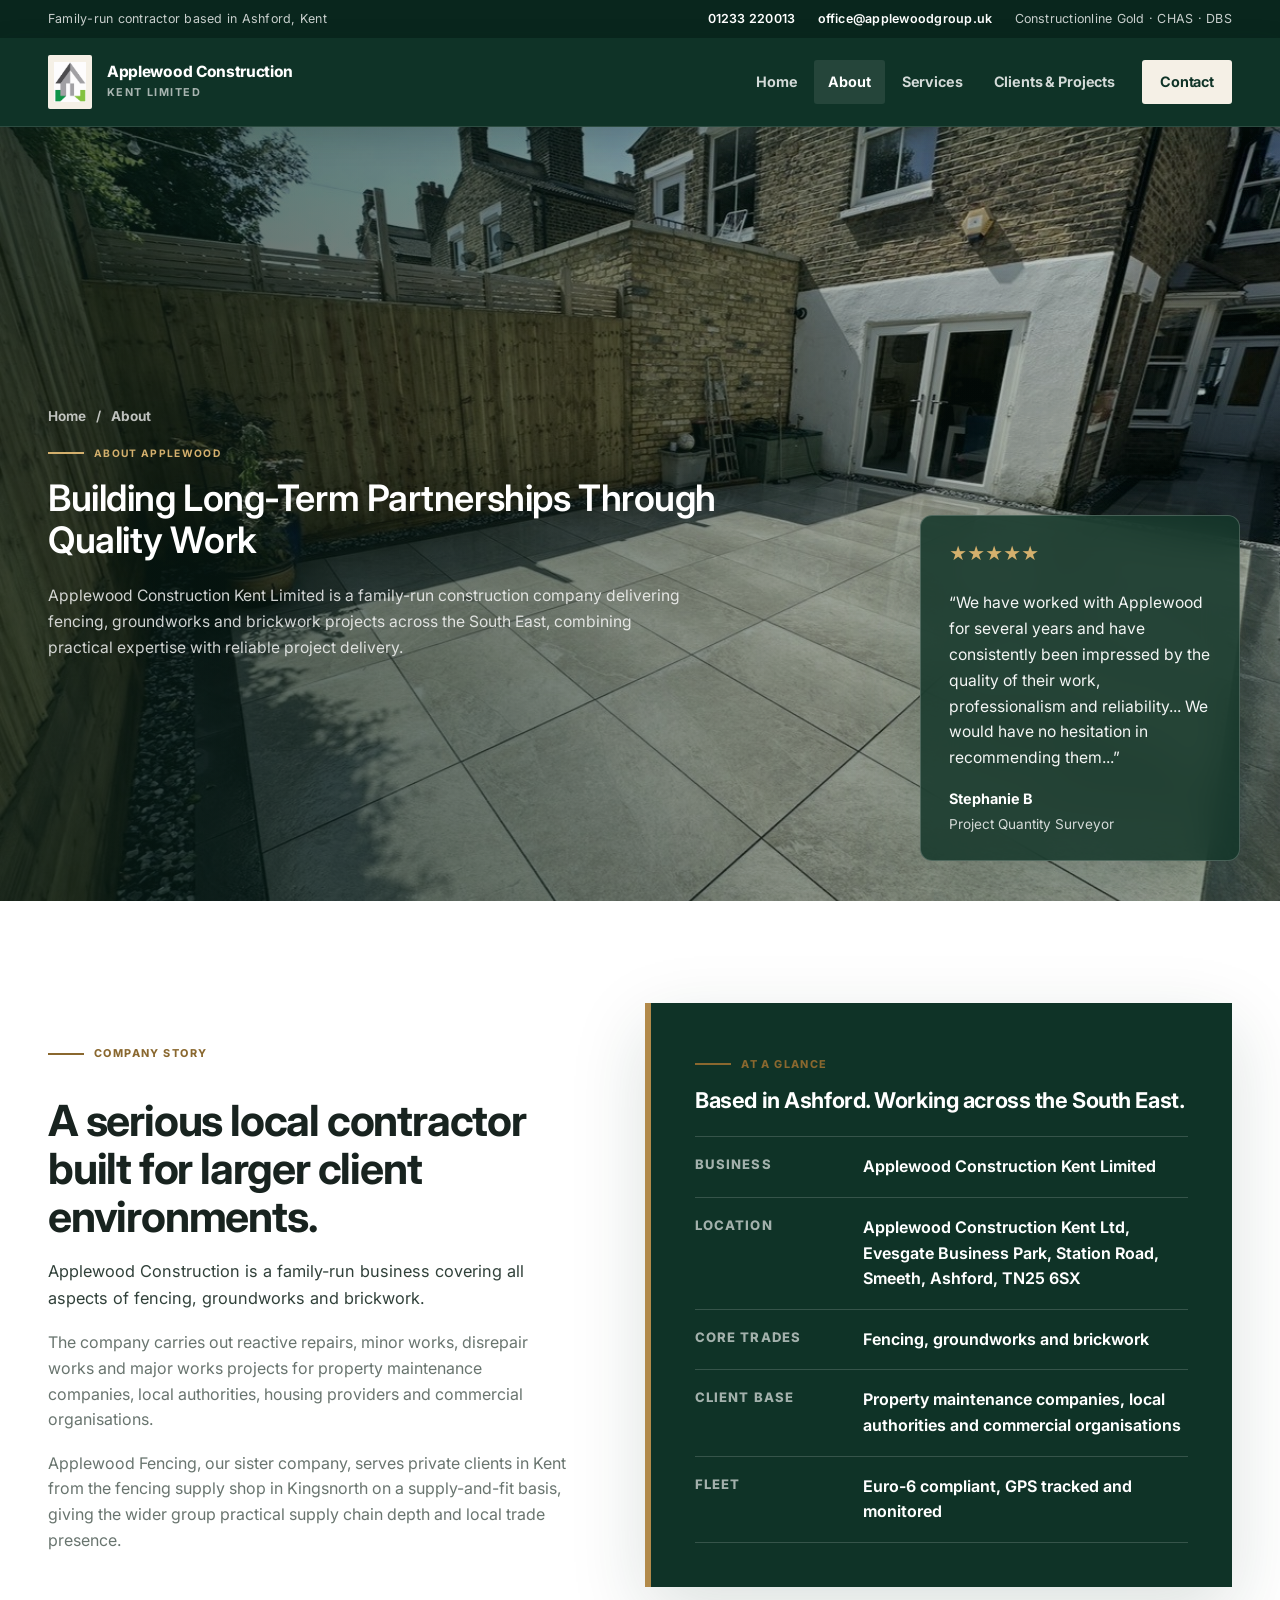
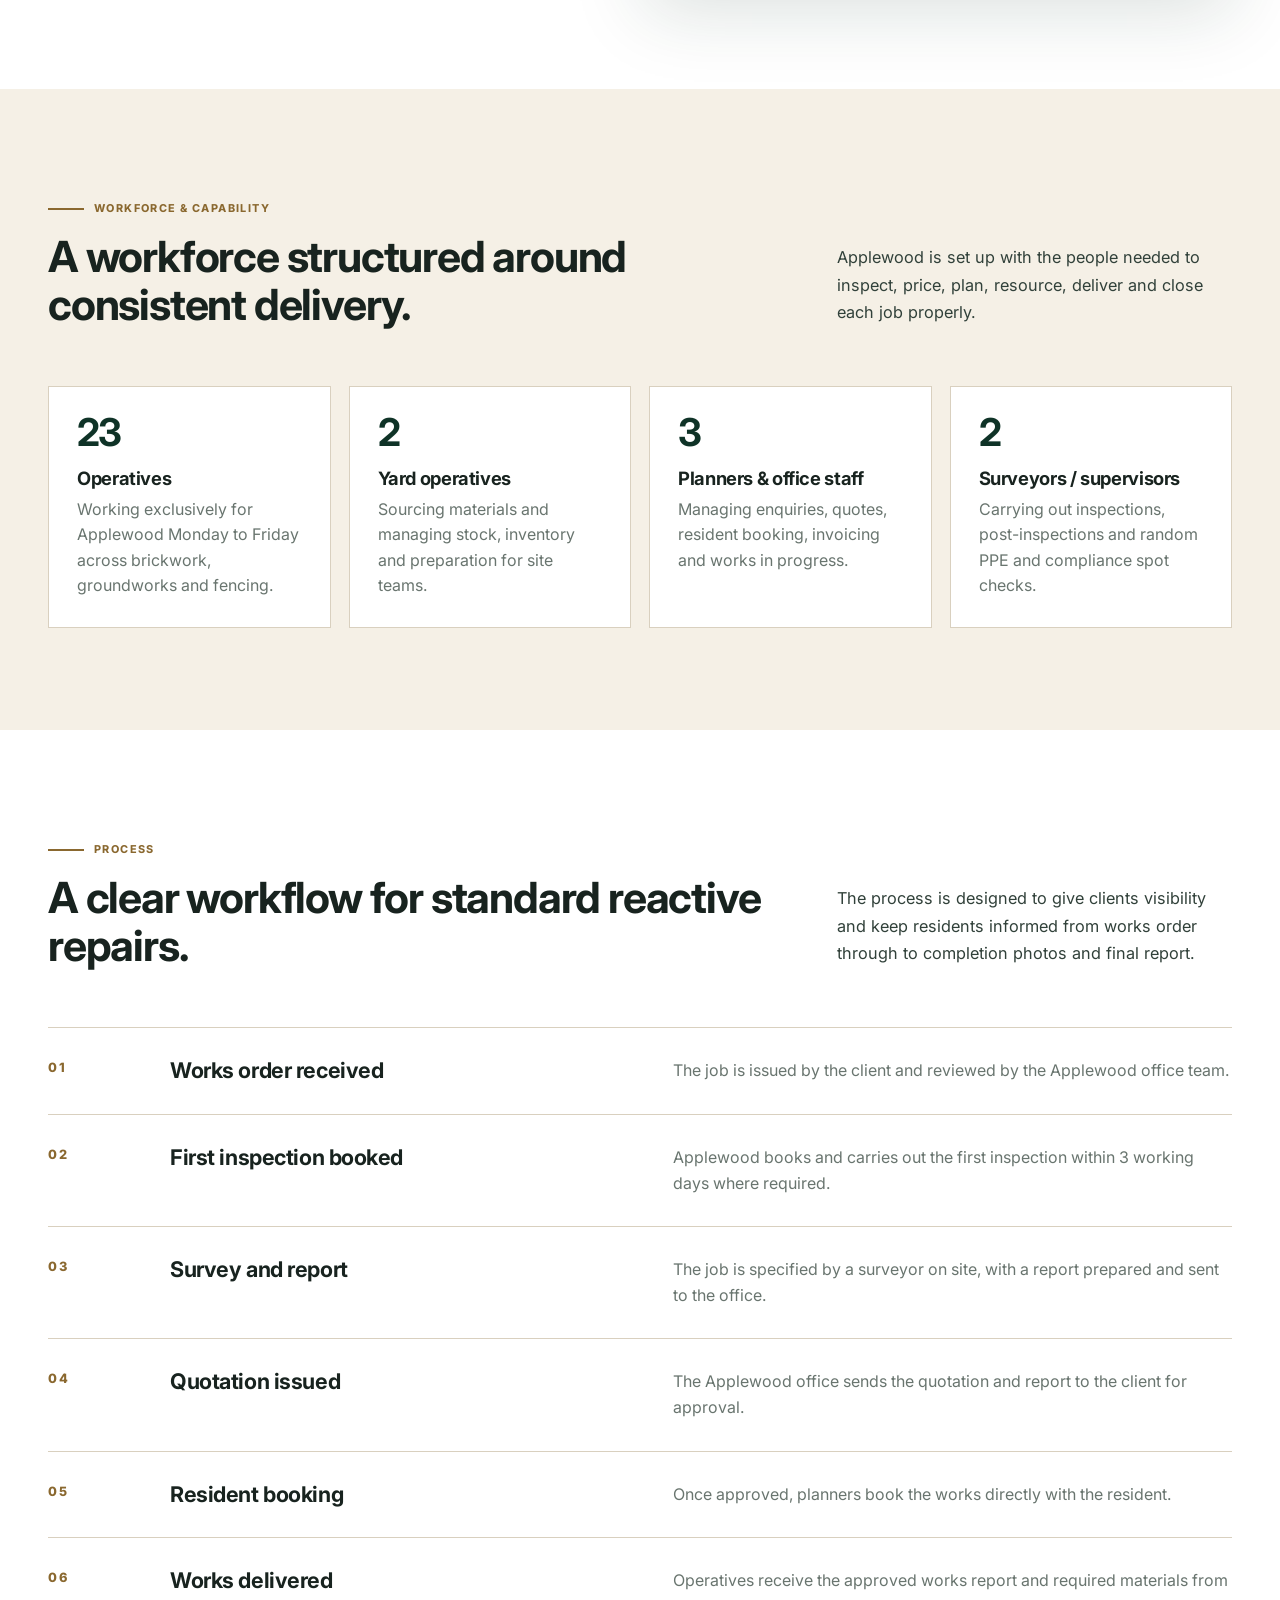
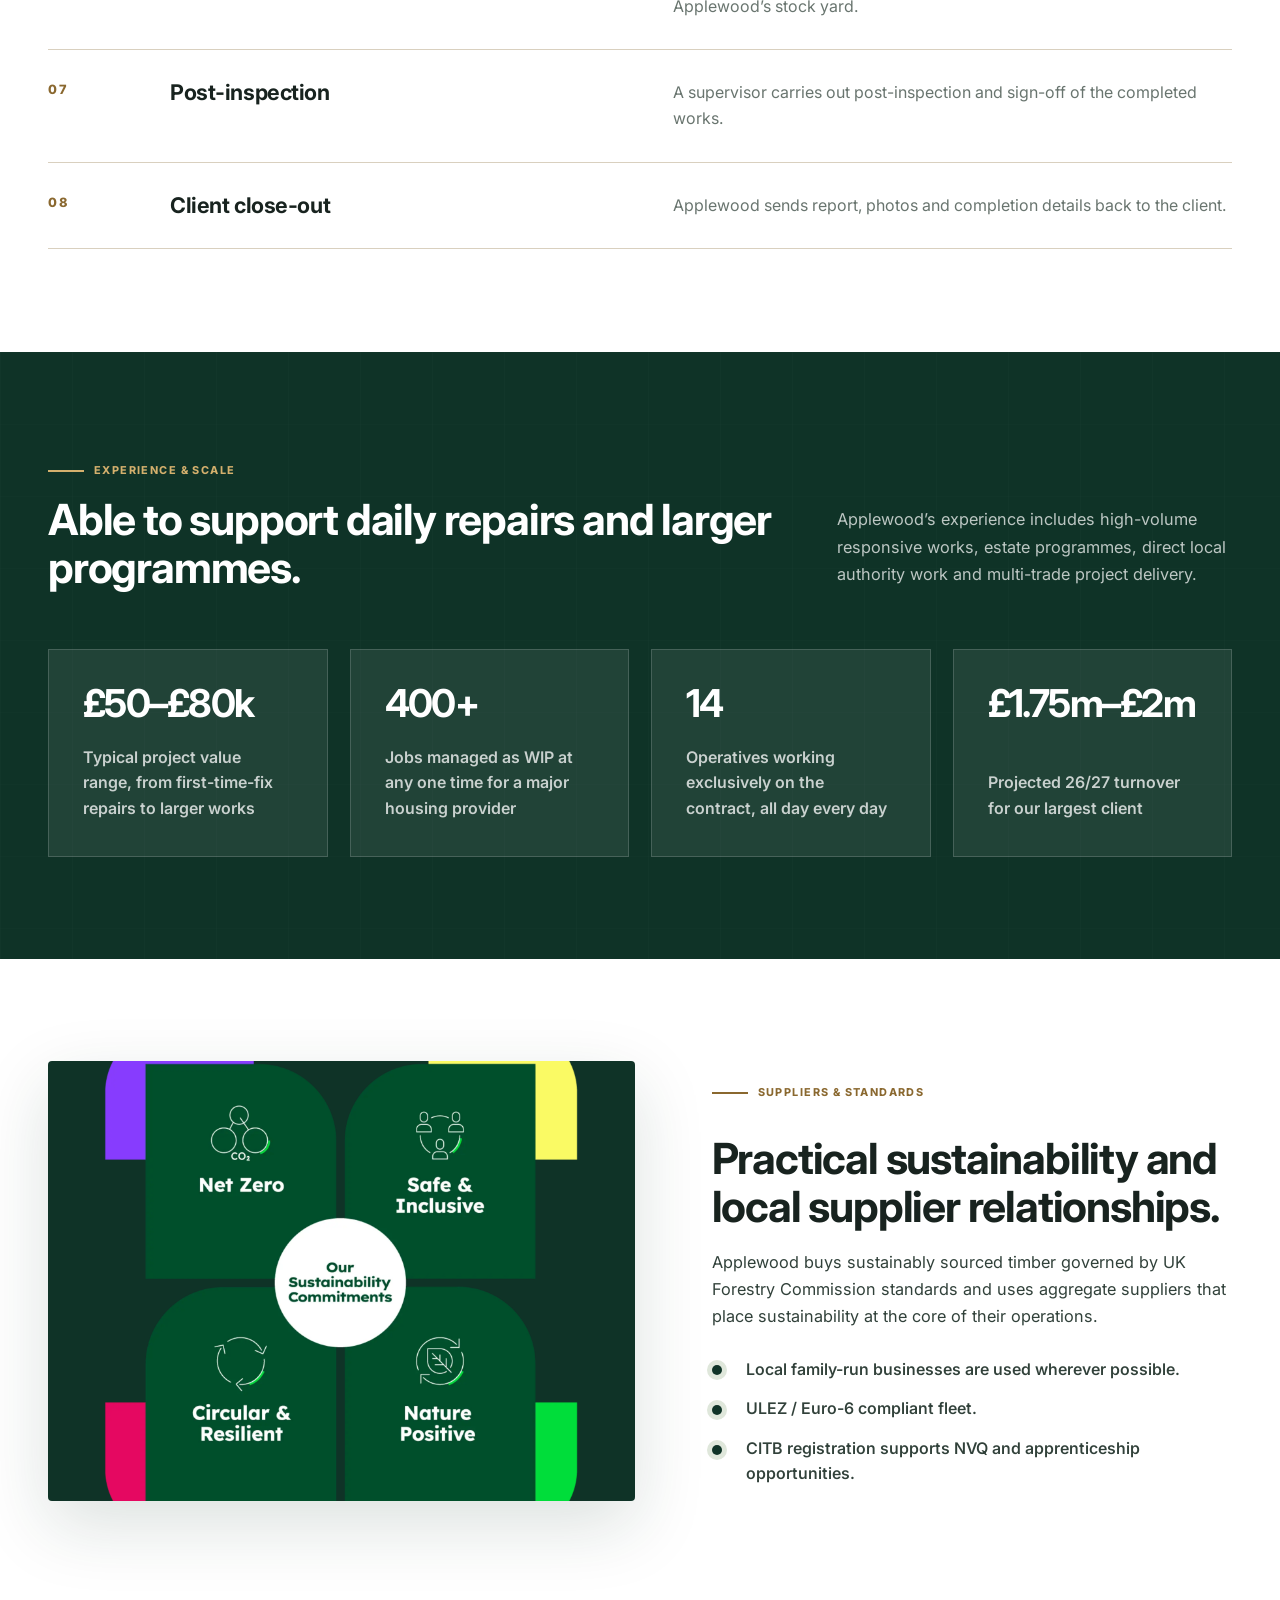
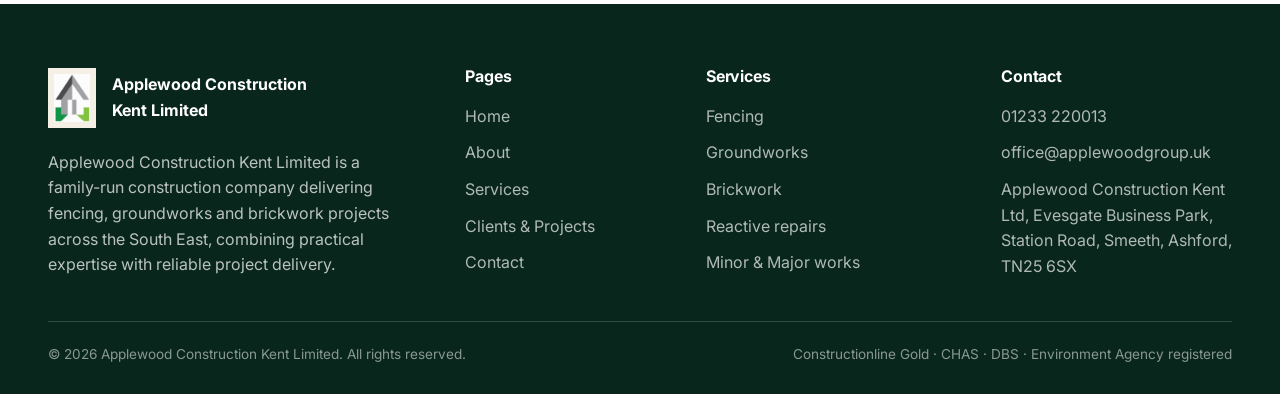
==== commit 791458e6: "Update site address and details Corrected address text across pages and improvements" ====
--- a/about.html
+++ b/about.html
@@ -92,7 +92,7 @@
             <h3>Based in Ashford. Working across the South East.</h3>
             <dl class="fact-list">
               <div><dt>Business</dt><dd>Applewood Construction Kent Limited</dd></div>
-              <div><dt>Location</dt><dd>Unit 19, Evesgate Business Park, Smeethe, Ashford, Kent, TN35 6SX</dd></div>
+              <div><dt>Location</dt><dd>Applewood Construction Kent Ltd, Evesgate Business Park, Station Road, Smeeth, Ashford, TN25 6SX</dd></div>
               <div><dt>Core trades</dt><dd>Fencing, groundworks and brickwork</dd></div>
               <div><dt>Client base</dt><dd> Property maintenance companies, local authorities and commercial organisations</dd></div>
               <div><dt>Fleet</dt><dd>Euro-6 compliant, GPS tracked and monitored</dd></div>
@@ -170,7 +170,7 @@
             <p class="lead">Applewood buys sustainably sourced timber governed by UK Forestry Commission standards and uses aggregate suppliers that place sustainability at the core of their operations.</p>
             <ul class="feature-list">
               <li>Local family-run businesses are used wherever possible.</li>
-              <li>Fleet moving to ULEZ / Euro-6 compliance.</li>
+              <li>ULEZ / Euro-6 compliant fleet.</li>
               <li>CITB registration supports NVQ and apprenticeship opportunities.</li>
             </ul>
           </div>
@@ -213,7 +213,7 @@
           <ul>
     <li><a href="tel:01233220013">01233 220013</a></li>
     <li><a href="mailto:office@applewoodgroup.uk">office@applewoodgroup.uk</a></li>
-    <li>Unit 19, Evesgate Business Park, Smeethe, Ashford, Kent, TN35 6SX</li>
+    <li>Applewood Construction Kent Ltd, Evesgate Business Park, Station Road, Smeeth, Ashford, TN25 6SX</li>
 </ul>
         </div>
       </div>
